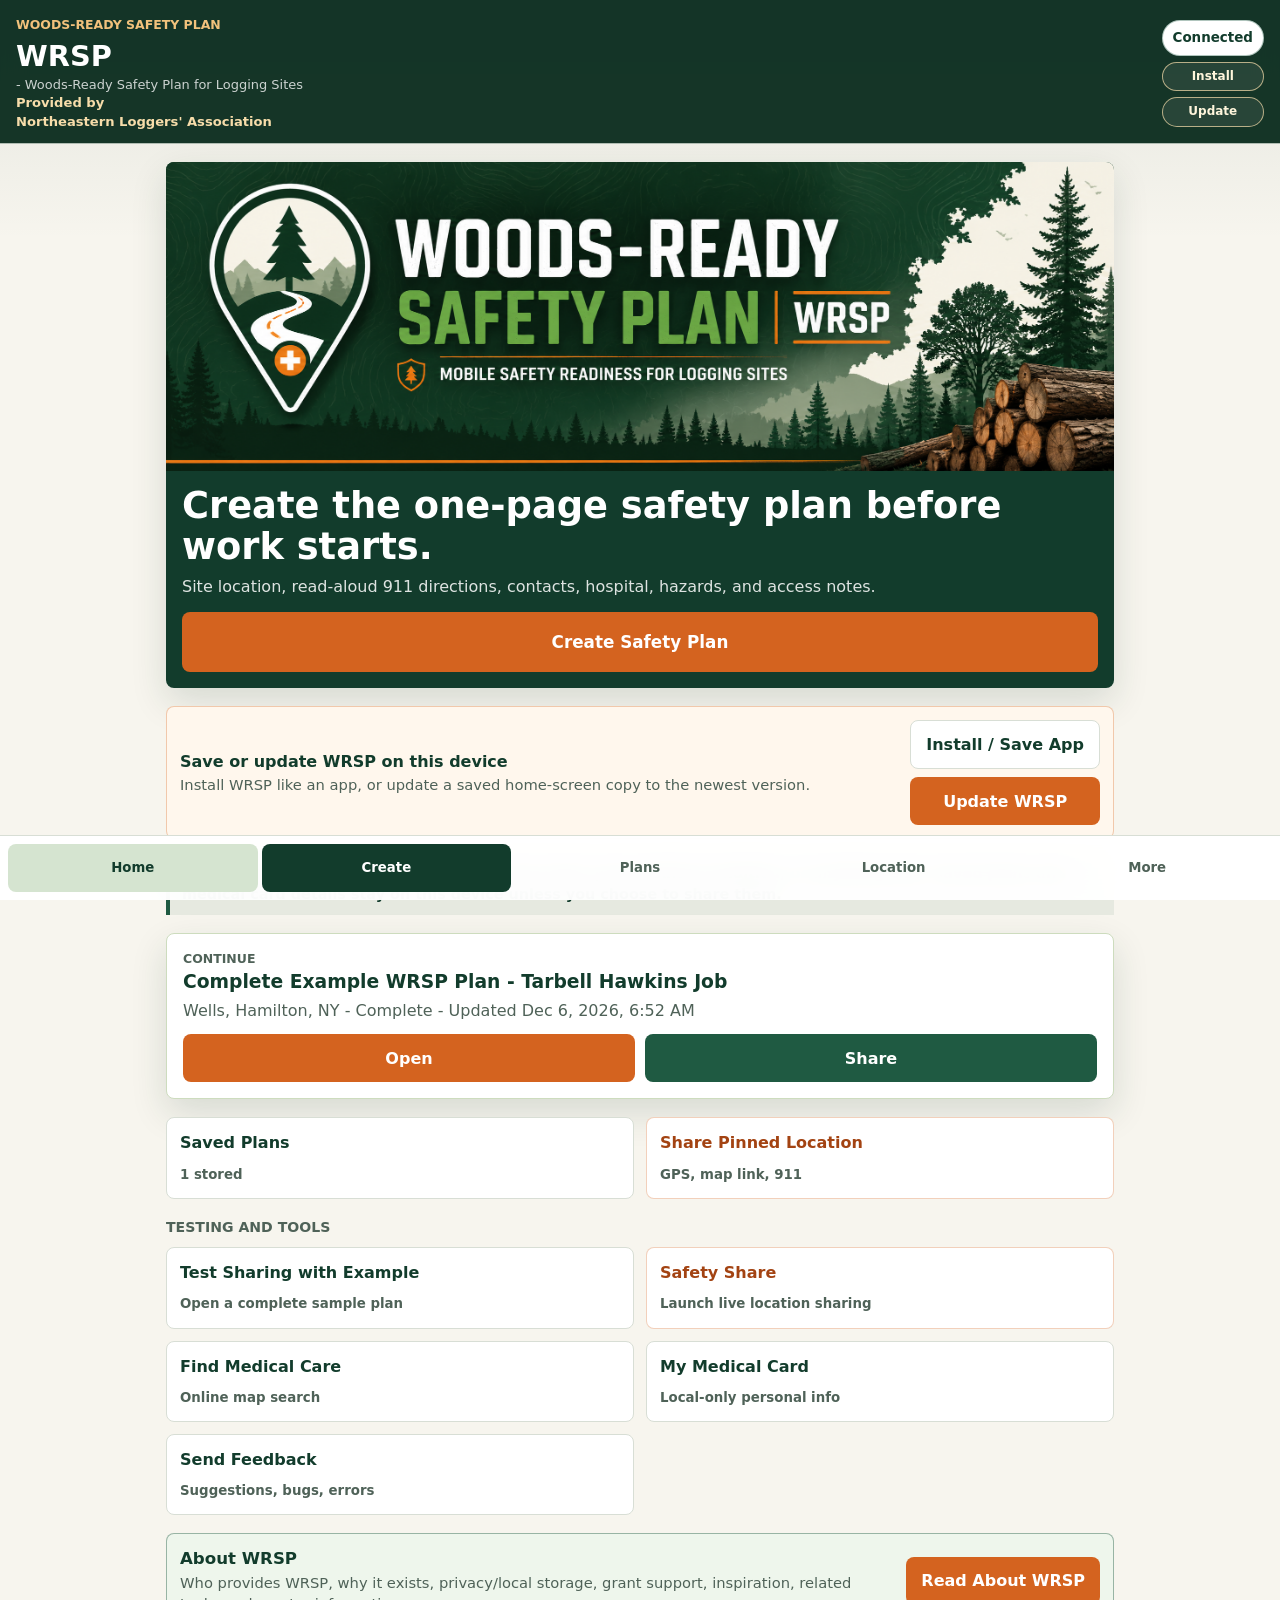
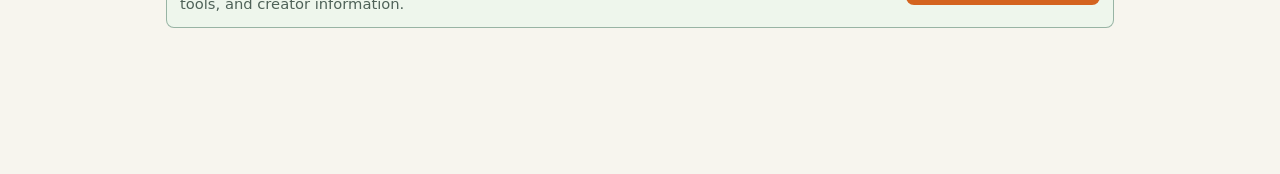
==== index.html @ 3cc798c9 "Remediate WRSP SEO metadata" ====
<!doctype html>
<html lang="en">
  <head>
    <meta charset="utf-8">
    <meta name="viewport" content="width=device-width, initial-scale=1, viewport-fit=cover">
    <meta name="theme-color" content="#123c2c">
    <meta name="description" content="WRSP helps logging crews create, share, and store a one-page site safety plan before every job. Free offline-capable PWA from Northeast Forests LLC.">
    <meta name="author" content="Northeast Forests LLC">
    <meta name="robots" content="index, follow">
    <link rel="canonical" href="https://wrsp.lumbermen.org/">
    <meta property="og:title" content="WRSP – Woods-Ready Safety Plan">
    <meta property="og:description" content="Create and share a one-page logging site safety plan in minutes. Free. Offline-capable.">
    <meta property="og:image" content="https://wrsp.lumbermen.org/og-image.png">
    <meta property="og:image:secure_url" content="https://wrsp.lumbermen.org/og-image.png">
    <meta property="og:image:width" content="1200">
    <meta property="og:image:height" content="630">
    <meta property="og:image:alt" content="WRSP – Woods-Ready Safety Plan app">
    <meta property="og:url" content="https://wrsp.lumbermen.org/">
    <meta property="og:type" content="website">
    <meta name="twitter:card" content="summary_large_image">
    <meta name="twitter:title" content="WRSP – Woods-Ready Safety Plan">
    <meta name="twitter:description" content="Create and share a one-page logging site safety plan in minutes. Free. Offline-capable.">
    <meta name="twitter:image" content="https://wrsp.lumbermen.org/og-image.png">
    <title>WRSP – Woods-Ready Safety Plan | Free Logging Site Safety App</title>
    <link rel="manifest" href="manifest.webmanifest">
    <link rel="apple-touch-icon" href="assets/icon-192.svg">
    <link rel="stylesheet" href="styles.css">
    <script type="application/ld+json">
      {
        "@context": "https://schema.org",
        "@graph": [
          {
            "@type": "WebApplication",
            "@id": "https://wrsp.lumbermen.org/#app",
            "name": "WRSP – Woods-Ready Safety Plan",
            "alternateName": ["Woods-Ready Safety Plan", "WRSP"],
            "url": "https://wrsp.lumbermen.org/",
            "applicationCategory": "BusinessApplication",
            "applicationSubCategory": "Occupational Safety",
            "operatingSystem": "Any (progressive web app)",
            "browserRequirements": "Requires JavaScript. Works offline after first load.",
            "description": "Free offline-capable app for creating, storing, and sharing a one-page logging site safety plan: GPS site location, read-aloud 911 directions, access and gate notes, site hazards, nearest hospital or ER, helicopter landing zone, and emergency contacts.",
            "image": "https://wrsp.lumbermen.org/og-image.png",
            "inLanguage": "en-US",
            "isAccessibleForFree": true,
            "dateModified": "2026-08-22",
            "offers": {
              "@type": "Offer",
              "price": "0",
              "priceCurrency": "USD",
              "availability": "https://schema.org/InStock"
            },
            "featureList": [
              "One-page logging site safety plan",
              "Read-aloud directions for 911 dispatch",
              "GPS site pin and dropped map pin",
              "Possible helicopter landing zone record",
              "Nearest hospital and emergency room lookup",
              "Local-only personal medical card",
              "Live location sharing handoff to phone",
              "Offline use after install to home screen",
              "Plan sharing by text image, PDF, QR code, or backup file"
            ],
            "audience": {
              "@type": "Audience",
              "audienceType": "Loggers, foresters, logging crew leads, log truck drivers, trucking coordinators, landowners and landowner representatives"
            },
            "provider": { "@id": "https://www.northernlogger.com/#org" },
            "creator": { "@id": "https://www.northeastforests.com/#org" },
            "publisher": { "@id": "https://www.northeastforests.com/#org" },
            "funder": {
              "@type": "Organization",
              "name": "National Timber Harvesting and Transportation Safety Foundation",
              "alternateName": "THATS Foundation",
              "url": "https://loggingsafety.com/"
            }
          },
          {
            "@type": "Organization",
            "@id": "https://www.northeastforests.com/#org",
            "name": "Northeast Forests LLC",
            "url": "https://www.northeastforests.com/",
            "email": "steve@northeastforests.com",
            "founder": {
              "@type": "Person",
              "@id": "https://www.northeastforests.com/#steven-bick",
              "name": "Steven Bick",
              "honorificPrefix": "Dr.",
              "honorificSuffix": "Ph.D., CF, ACF",
              "jobTitle": "Consulting Forester and Forest Economist",
              "sameAs": [
                "https://www.loggingchance.com/",
                "https://www.forestenterprise.org/"
              ]
            }
          },
          {
            "@type": "Organization",
            "@id": "https://www.northernlogger.com/#org",
            "name": "Northeastern Loggers' Association",
            "alternateName": "NELA",
            "url": "https://www.northernlogger.com/"
          }
        ]
      }
    </script>
  </head>
  <body>
    <header class="app-header">
      <div>
        <p class="eyebrow">Woods-Ready Safety Plan</p>
        <h1>WRSP <span class="h1-sub">- Woods-Ready Safety Plan for Logging Sites</span></h1>
        <p class="header-credit"><span>Provided by</span><span>Northeastern Loggers' Association</span></p>
      </div>
      <div class="header-actions">
        <div id="connectionBadge" class="status-badge">Checking</div>
        <button class="header-mini-action" id="installAppHeader">Install</button>
        <button class="header-mini-action" id="updateAppHeader">Update</button>
      </div>
    </header>

    <main id="app" class="app-shell">
      <section id="homeView" class="view active" aria-labelledby="homeTitle">
        <div class="hero-panel">
          <img class="hero-image" src="assets/wrsp-header.png" alt="Woods-Ready Safety Plan WRSP">
          <div class="hero-copy">
            <h2 id="homeTitle">Create the one-page safety plan before work starts.</h2>
            <p>Site location, read-aloud 911 directions, contacts, hospital, hazards, and access notes.</p>
          </div>
          <button class="primary-action" data-route="create">Create Safety Plan</button>
        </div>

        <div class="install-callout">
          <div>
            <strong>Save or update WRSP on this device</strong>
            <p>Install WRSP like an app, or update a saved home-screen copy to the newest version.</p>
          </div>
          <div class="install-actions">
            <button class="secondary-action" id="installAppHome">Install / Save App</button>
            <button class="primary-action" id="updateAppHome">Update WRSP</button>
          </div>
        </div>

        <p class="privacy-note">WRSP does not collect data about you, your work, your medical condition, or anything else. Saved plans and medical card details stay on this device unless you choose to share them.</p>

        <div id="continuePlanCard" class="continue-card" hidden></div>

        <div class="home-actions">
          <button class="quick-action" data-route="saved">
            <span>Saved Plans</span>
            <small id="planCount">0 stored</small>
          </button>
          <button class="quick-action emergency" data-route="emergency">
            <span>Share Pinned Location</span>
            <small>GPS, map link, 911</small>
          </button>
        </div>

        <p class="more-label">Testing and tools</p>
        <div class="quick-grid compact-tools">
          <button class="quick-action" id="openSamplePlan">
            <span>Test Sharing with Example</span>
            <small>Open a complete sample plan</small>
          </button>
          <button class="quick-action emergency" data-route="safetyShare">
            <span>Safety Share</span>
            <small>Launch live location sharing</small>
          </button>
          <button class="quick-action" data-route="medical">
            <span>Find Medical Care</span>
            <small>Online map search</small>
          </button>
          <button class="quick-action" data-route="medicalCard">
            <span>My Medical Card</span>
            <small>Local-only personal info</small>
          </button>
          <button class="quick-action" data-route="feedback">
            <span>Send Feedback</span>
            <small>Suggestions, bugs, errors</small>
          </button>
        </div>

        <div class="about-callout prominent-about home-bottom-about">
          <div>
            <strong>About WRSP</strong>
            <p>Who provides WRSP, why it exists, privacy/local storage, grant support, inspiration, related tools, and creator information.</p>
          </div>
          <button class="primary-action" data-route="resources">Read About WRSP</button>
        </div>
      </section>

      <section id="createView" class="view" aria-labelledby="createTitle">
        <div class="section-head">
          <div>
            <p class="eyebrow">Job plan</p>
            <h2 id="createTitle">Create or edit safety plan</h2>
          </div>
          <button class="secondary-action" id="newBlankPlan">New blank</button>
        </div>

        <form id="planForm" class="form-stack">
          <input type="hidden" id="planId">
          <div class="progress-card">
            <div>
              <strong id="essentialProgressText">0 of 6 plan essentials added</strong>
              <p class="helper">A usable plan needs location, directions, one job contact, and an ER or emergency contact. Save what you have; an incomplete plan is better than none.</p>
            </div>
            <div class="progress-track"><span id="essentialProgressBar"></span></div>
            <ul class="minimum-checklist" id="minimumPlanChecklist"></ul>
          </div>

          <details class="card accordion-card" open>
            <summary>Job / Site</summary>
            <label>Job or site name <span class="needed-tag">needed</span>
              <input id="title" name="title" required autocomplete="off" placeholder="North ridge thinning">
            </label>
            <div class="split">
              <label>Creator
                <input id="creator" name="creator" autocomplete="name">
              </label>
              <label>State / province
                <input id="state" name="state" autocomplete="address-level1" placeholder="State or province">
              </label>
            </div>

            <div class="card-head">
              <h3>Location</h3>
              <button type="button" class="small-action" id="captureGps">Use Phone GPS</button>
            </div>
            <p class="helper">Address and road notes help people understand the site. Exact coordinates are captured from phone GPS or a dropped map pin.</p>
            <div class="split">
              <label>Site latitude
                <input id="lat" name="lat" inputmode="decimal" autocomplete="off" pattern="-?[0-9]*[.]?[0-9]*" placeholder="GPS, map, or type manually">
              </label>
              <label>Site longitude
                <input id="lng" name="lng" inputmode="decimal" autocomplete="off" pattern="-?[0-9]*[.]?[0-9]*" placeholder="GPS, map, or type manually">
              </label>
            </div>
            <p id="gpsStatus" class="helper">GPS has not been captured for this plan.</p>
            <div class="map-picker">
              <div class="map-toolbar">
                <strong>Select site point</strong>
                <div>
                  <button type="button" class="small-action" id="mapRecenter">Center</button>
                  <button type="button" class="small-action" id="mapZoomOut">-</button>
                  <button type="button" class="small-action" id="mapZoomIn">+</button>
                </div>
              </div>
              <div id="siteMap" class="site-map" role="button" aria-label="Tap map to select site location">
                <div id="mapTiles" class="map-tiles"></div>
                <div id="mapMarker" class="map-marker" hidden></div>
                <div class="map-crosshair" aria-hidden="true"></div>
              </div>
            <div class="map-actions">
              <button type="button" class="secondary-action" id="dropPinAtCenter">Drop Pin at Map Center</button>
                <button type="button" class="secondary-action" id="suggestAddressFromPin">Suggest Road / Town from Pin</button>
                <button type="button" class="secondary-action" id="openPinInGoogleMaps">Open Pin in Google Maps</button>
                <button type="button" class="secondary-action" id="clearSitePin">Clear Pin</button>
              </div>
              <div class="address-suggestion-panel" id="addressSuggestionPanel" hidden>
                <strong>Suggested road / town from map pin</strong>
                <p id="addressSuggestionText"></p>
                <div class="action-row">
                  <button type="button" class="primary-action" id="useSuggestedAddress">Use This</button>
                  <button type="button" class="secondary-action" id="editSuggestedAddress">Edit First</button>
                  <button type="button" class="quiet-action" id="ignoreSuggestedAddress">Ignore</button>
                </div>
                <p id="addressSuggestionStatus" class="helper"></p>
              </div>
              <p id="mapPinHelp" class="helper">Use phone GPS to get close, or pan/zoom the map and tap the exact landing, gate, or meeting point. Road/town suggestion requires a saved Geoapify key; Google Maps fallback and manual entry always remain available.</p>
            </div>
            <label>Nearest public road / address
              <input id="roadAddress" name="roadAddress" placeholder="Public road, landing, gate, or nearest address">
            </label>
            <button type="button" class="secondary-action" id="openAddressInMaps">Open Address in Maps</button>
            <div class="split">
              <label>Town
                <input id="town" name="town">
              </label>
              <label>County
                <input id="county" name="county">
              </label>
            </div>
            <h3>Directions to read to 911 / dispatch</h3>
            <p class="helper">Use this text when someone must explain how responders can get to the site.</p>
            <label>Responder-known starting point
              <input id="knownLandmark" name="knownLandmark" placeholder="Nearest town, village, fire station, or intersection of two state highways">
            </label>
            <div class="action-row">
              <button type="button" class="secondary-action" id="findStartingLandmark">Find Landmark</button>
              <button type="button" class="secondary-action" id="buildPhoneDirections">Build Directions Draft</button>
            </div>
            <label>Site-specific directions to read aloud
              <textarea id="phoneDirections" name="phoneDirections" rows="5" placeholder="From that starting point, enter the final road, gate, landing, meeting point, flagging, and access instructions."></textarea>
            </label>
            <label>Phone service notes
              <textarea id="phoneServiceNotes" name="phoneServiceNotes" rows="2" placeholder="Where mobile service works, dead zones, radio channel, or satellite device notes"></textarea>
            </label>
          </details>

          <details class="card accordion-card">
            <summary>Location & Access</summary>
            <label>Best access route / truck directions
              <textarea id="routeNotes" name="routeNotes" rows="3" placeholder="Truck-safe route, road names, turns, landmarks, turnaround notes"></textarea>
            </label>
            <label>Gate / lock / key notes
              <textarea id="gateNotes" name="gateNotes" rows="2"></textarea>
            </label>
            <label>Emergency meeting point
              <textarea id="meetingPoint" name="meetingPoint" rows="2" placeholder="Landing, gate, road junction, or staging spot"></textarea>
            </label>
            <label>Alternate meeting point
              <textarea id="alternateMeetingPoint" name="alternateMeetingPoint" rows="2"></textarea>
            </label>
            <div class="subsection-block">
              <h3>Possible helicopter landing zone</h3>
              <p class="helper">Record a possible landing zone only as preparedness information. Dispatch/EMS decides whether air medical response is appropriate.</p>
              <label>Landing zone description
                <textarea id="landingZoneDescription" name="landingZoneDescription" rows="3" placeholder="Open landing, field, road junction, landing deck, distance from job site, access notes"></textarea>
              </label>
              <div class="split">
                <label>Landing zone latitude
                  <input id="landingZoneLat" name="landingZoneLat" inputmode="decimal" autocomplete="off" pattern="-?[0-9]*[.]?[0-9]*" placeholder="Map, GPS, or type manually">
                </label>
                <label>Landing zone longitude
                  <input id="landingZoneLng" name="landingZoneLng" inputmode="decimal" autocomplete="off" pattern="-?[0-9]*[.]?[0-9]*" placeholder="Map, GPS, or type manually">
                </label>
              </div>
              <div class="map-picker">
                <div class="map-toolbar">
                  <strong>Select landing zone point</strong>
                  <div>
                    <button type="button" class="small-action" id="landingZoneMapRecenter">Center</button>
                    <button type="button" class="small-action" id="landingZoneMapZoomOut">-</button>
                    <button type="button" class="small-action" id="landingZoneMapZoomIn">+</button>
                  </div>
                </div>
                <div id="landingZoneMap" class="site-map" role="button" aria-label="Tap map to select helicopter landing zone location">
                  <div id="landingZoneMapTiles" class="map-tiles"></div>
                  <div id="landingZoneMapMarker" class="map-marker" hidden></div>
                  <div class="map-crosshair" aria-hidden="true"></div>
                </div>
                <div class="map-actions">
                  <button type="button" class="secondary-action" id="dropLandingZonePinAtCenter">Drop LZ Pin at Map Center</button>
                  <button type="button" class="secondary-action" id="clearLandingZonePin">Clear LZ Pin</button>
                  <button type="button" class="secondary-action" id="captureLandingZoneGps">Use Phone GPS for LZ</button>
                  <button type="button" class="secondary-action" id="useSiteForLandingZone">Use Site Point for LZ</button>
                </div>
                <p class="helper">Pick the possible helicopter landing zone separately from the job site. Dispatch/EMS decides whether air medical response is appropriate.</p>
              </div>
              <label>Landing zone hazards / notes
                <textarea id="landingZoneNotes" name="landingZoneNotes" rows="3" placeholder="Wires, slope, stumps, soft ground, trees, smoke, wind exposure, locked gates, ground contact"></textarea>
              </label>
            </div>
          </details>

          <details class="card accordion-card">
            <summary>People / Emergency Services</summary>
            <p class="helper">Add people in the order they are most likely to matter in an emergency. A partial list is still better than no plan.</p>
            <div class="split">
              <label>Logger(s)
                <input id="primaryContact" name="primaryContact" autocomplete="name" placeholder="Names and mobile phones">
              </label>
              <button type="button" class="secondary-action contact-picker" data-contact-target="primaryContact">Choose from contacts</button>
            </div>
            <div class="split">
              <label>Crew member(s)
                <input id="supervisor" name="supervisor" autocomplete="name" placeholder="Names and mobile phones">
              </label>
              <button type="button" class="secondary-action contact-picker" data-contact-target="supervisor">Choose from contacts</button>
            </div>
            <div class="split">
              <label>Forester
                <input id="foresterContact" name="foresterContact" autocomplete="name" placeholder="Name and mobile phone">
              </label>
              <button type="button" class="secondary-action contact-picker" data-contact-target="foresterContact">Choose from contacts</button>
            </div>
            <div class="split">
              <label>Landowner(s)
                <input id="landowner" name="landowner" autocomplete="name" placeholder="Names and mobile phones">
                <button type="button" class="secondary-action contact-picker" data-contact-target="landowner">Choose from contacts</button>
              </label>
              <label>Other contact / role
                <input id="truckingContact" name="truckingContact" autocomplete="name" placeholder="Role, name, mobile phone">
                <button type="button" class="secondary-action contact-picker" data-contact-target="truckingContact">Choose from contacts</button>
              </label>
            </div>
            <div class="lookup-panel">
              <h4>Emergency Services & Responders</h4>
              <p class="warning compact-warning">For serious injury or uncertain severity, call 911 first. Use this area to record useful dispatch, responder, ranger/warden, or local emergency contacts for the plan.</p>
              <p id="woodsContactSuggestion" class="helper">Enter the site state plus county or town first. WRSP will suggest the likely state natural resources / forestry starting point and build targeted searches.</p>
              <div id="responderLookupChecklist" class="lookup-checklist"></div>
              <div class="verification-script">
                <strong>Verification script</strong>
                <p id="responderVerificationScript">Enter the site state plus county or town to build a call/search script.</p>
                <div class="action-row">
                  <button type="button" class="secondary-action" id="copyResponderVerificationScript">Copy Script</button>
                  <button type="button" class="secondary-action" id="stampResponderVerificationDate">Stamp Verified Today</button>
                </div>
              </div>
              <div class="action-row">
                <button type="button" class="secondary-action" id="findStateWoodsAgency">State Natural Resources Department</button>
                <button type="button" class="secondary-action" id="findSheriffSar">County dispatch / SAR</button>
                <button type="button" class="secondary-action" id="findFireRescue">Local fire / rescue</button>
                <button type="button" class="secondary-action" id="findEmergencyManagement">Emergency management</button>
              </div>
              <div class="lookup-capture">
                <strong>After lookup</strong>
                <p id="lookupReturnPrompt" class="helper">Use the search result, call, or official page to fill the fields below, then save it into the plan.</p>
                <button type="button" class="primary-action" id="useLookupInfoInPlan">Use This Information in Plan</button>
              </div>
            </div>
            <div class="verified-contact-grid">
              <label>Verified agency / dispatch
                <input id="verifiedResponderAgency" name="verifiedResponderAgency" placeholder="Agency, dispatch center, or department">
              </label>
              <label>Verified phone
                <input id="verifiedResponderPhone" name="verifiedResponderPhone" inputmode="tel" placeholder="Phone number">
              </label>
              <label>Verified person / role
                <input id="verifiedResponderPerson" name="verifiedResponderPerson" placeholder="Ranger, warden, dispatcher, officer, chief">
              </label>
              <label>Verified date / source
                <input id="verifiedResponderSource" name="verifiedResponderSource" placeholder="Date, website, call, or office">
              </label>
            </div>
            <label>Emergency services / responder contacts
              <textarea id="sarContacts" name="sarContacts" rows="3" placeholder="Important dispatch numbers or local emergency contacts, such as NYS Forest Ranger Dispatch, county dispatch, fire/rescue, or a local person who knows the roads/gates"></textarea>
            </label>
            <button type="button" class="secondary-action" id="appendVerifiedResponderContact">Add Verified Contact to Notes</button>
          </details>

          <details class="card accordion-card">
            <summary>Medical / Hazards</summary>
            <label>Plan status
              <select id="status" name="status">
                <option value="draft">Draft - started, still incomplete</option>
                <option value="usable">Usable - better than no plan</option>
                <option value="complete">Complete - key items verified</option>
              </select>
            </label>
            <p id="readinessGuidance" class="helper">WRSP never blocks saving. A usable incomplete plan is better than no plan.</p>
            <label>Nearest hospital / ER
              <input id="hospital" name="hospital" placeholder="Name, address, phone">
            </label>
            <label>Hospital / ER directions link
              <input id="hospitalDirectionsUrl" name="hospitalDirectionsUrl" placeholder="Paste map/directions link">
            </label>
            <button type="button" class="secondary-action" id="autofillMedicalCare">Build nearest ER lookup entry</button>
            <p id="medicalAutofillStatus" class="helper">Enter town, county, and state first. WRSP can build a lookup entry, but you must confirm the actual ER before relying on it.</p>
            <label>Medical notes
              <textarea id="medicalNotes" name="medicalNotes" rows="2" placeholder="EMS notes, local hospital limitations, preferred route, known phone numbers"></textarea>
            </label>
            <p class="warning">For serious injury or uncertain severity, call 911 and request EMS. Confirm the nearest ER before relying on this plan.</p>
            <label>Site hazards
              <textarea id="hazards" name="hazards" rows="3" placeholder="Difficult access, active equipment, steep ground, utilities, water crossings, unstable ground, fire concerns, bridge limits"></textarea>
            </label>
          </details>

          <div class="sticky-actions">
            <button type="submit" class="primary-action">Save Plan</button>
            <button type="button" class="secondary-action" id="previewPlan">Just Save What I Have</button>
          </div>
        </form>
      </section>

      <section id="savedView" class="view" aria-labelledby="savedTitle">
        <div class="section-head">
          <div>
            <p class="eyebrow">On this phone</p>
            <h2 id="savedTitle">Saved plans</h2>
          </div>
          <button class="secondary-action" data-route="create">Create</button>
        </div>
        <p class="notice">Saved plans are stored only on this device unless you choose to share or export them. Clearing browser data or replacing the phone may remove saved plans.</p>
          <button class="secondary-action" id="loadCompleteExamplePlan">Test Sharing with Example Plan</button>
        <div id="savedPlansList" class="list-stack"></div>
      </section>

      <section id="planView" class="view" aria-labelledby="planViewTitle">
        <div class="section-head">
          <div>
            <p class="eyebrow">Safety plan</p>
            <h2 id="planViewTitle">Plan view</h2>
          </div>
          <button class="secondary-action" id="editCurrentPlan">Edit</button>
        </div>
        <div class="view-switch" role="group" aria-label="Plan view mode">
          <button class="secondary-action active" id="fullPlanMode">Full Plan</button>
          <button class="secondary-action" id="responderPlanMode">Responder View</button>
        </div>
        <div id="planOutput" class="plan-output"></div>
        <div class="share-readiness-card" id="shareReadinessCard"></div>
        <div class="action-row secondary-plan-actions">
          <button class="primary-action" id="sharePlanOptions">Share</button>
          <button class="secondary-action" id="qrCurrentPlan">QR / Backup Link</button>
          <button class="secondary-action" id="exportCurrentPlan">Backup File</button>
          <button class="secondary-action" id="duplicateCurrentPlan">Duplicate</button>
          <button class="secondary-action" id="printCurrentPlan">Print / Save PDF</button>
        </div>
        <div id="qrPanel" class="qr-panel" hidden>
          <div>
            <h3>Plan QR code</h3>
            <p id="qrHelp" class="helper">QR is for small backup links only. For normal offline sharing, use Text Image or PDF / Print.</p>
          </div>
          <img id="qrImage" alt="WRSP plan import QR code">
          <label>Plan link
            <textarea id="qrImportLink" rows="3" readonly></textarea>
          </label>
          <button class="secondary-action" id="copyQrLink">Copy Backup Link</button>
        </div>
        <div class="sticky-share">
          <button class="primary-action" id="shareCurrentPlan">Share Plan</button>
        </div>
      </section>

      <div id="shareChoicePanel" class="share-choice-panel" hidden>
        <div class="share-choice-card" role="dialog" aria-modal="true" aria-labelledby="shareChoiceTitle">
          <h3 id="shareChoiceTitle">Share this plan</h3>
          <div class="share-readiness-card compact" id="shareChoiceReadiness"></div>
          <p class="helper">For phones, use Text Image first. Use PDF / Print for email, AirDrop, Files, or paper copies.</p>
          <button class="primary-action" id="shareChoicePng">Text Image</button>
          <button class="primary-action" id="shareChoicePdf">PDF / Print</button>
          <p id="shareChoiceStatus" class="helper"></p>
          <button class="secondary-action" id="closeShareChoice">Cancel</button>
        </div>
      </div>

      <section id="emergencyView" class="view" aria-labelledby="emergencyTitle">
        <div class="section-head">
          <div>
            <p class="eyebrow">Help me right now</p>
            <h2 id="emergencyTitle">Current location and emergency utility</h2>
          </div>
          <button class="secondary-action" id="refreshEmergencyGps">Refresh GPS</button>
        </div>
        <div class="card emergency-card">
          <p class="warning strong">WRSP does not contact 911. For serious injury or uncertain severity, call 911 and request EMS.</p>
          <p id="emergencyGps">GPS not captured yet.</p>
          <div class="action-row">
            <a class="primary-action link-action emergency-dial" href="tel:911">Dial 911</a>
            <button class="primary-action" id="shareLocation">Text / Share Location</button>
            <button class="primary-action share-inline" data-route="safetyShare">Safety Share</button>
            <button class="secondary-action" id="copyLocation">Copy GPS</button>
            <button class="secondary-action" id="openMaps">Open in Maps</button>
          </div>
        </div>
      </section>

      <section id="safetyShareView" class="view" aria-labelledby="safetyShareTitle">
        <div class="section-head">
          <div>
            <p class="eyebrow">Safety Share</p>
            <h2 id="safetyShareTitle">Share live location with WRSP safety context</h2>
          </div>
          <button class="secondary-action" id="safetyShareUseGps">Use Current GPS</button>
        </div>

        <div class="card">
          <p class="warning strong">WRSP does not start live tracking automatically. Your phone will ask you to choose the contact and duration in Messages, Find My, or Google Maps.</p>
          <p class="helper">Use your phone's built-in live location sharing. WRSP will help you open the right app. Choose a time limit there, such as 1 hour or until end of day. Then return to WRSP to send or confirm your safety information.</p>
        </div>

        <div class="card safety-step">
          <h3>Step 1: Send WRSP safety context</h3>
          <div class="split">
            <label>Trusted contact name
              <input id="safetyShareContactName" placeholder="Name">
            </label>
            <label>Trusted contact phone
              <input id="safetyShareContactPhone" inputmode="tel" placeholder="Phone number">
            </label>
          </div>
          <button type="button" class="secondary-action contact-picker" data-contact-target="safetyShareContactPhone">Choose from contacts</button>
          <div class="split">
            <label>Check-in / expiration time
              <input id="safetyShareCheckIn" type="datetime-local">
            </label>
            <label>Starting location backup
              <input id="safetyShareStartLocation" placeholder="GPS, town, landing, or road">
            </label>
          </div>
          <label>Job/site notes
            <textarea id="safetyShareNotes" rows="3" placeholder="Site, vehicle, work plan, or instructions for trusted contact"></textarea>
          </label>
          <label>WRSP safety message
            <textarea id="safetyShareMessage" rows="5" readonly></textarea>
          </label>
          <div class="action-row">
            <button type="button" class="primary-action" id="textTrustedContact">Text Trusted Contact</button>
            <button type="button" class="secondary-action" id="sendSafetyPage">Send WRSP Safety Page</button>
            <button type="button" class="secondary-action" id="copySafetyShareMessage">Copy Message</button>
          </div>
        </div>

        <div class="card safety-step">
          <h3>Step 2: Launch the phone's live location sharing</h3>
          <p class="helper">Choose the option that fits this phone. If a button does not open the exact sharing screen, use the instructions shown below it.</p>
          <div id="liveLocationOptions" class="launcher-list"></div>
        </div>

        <div class="card safety-step">
          <h3>Step 3: Confirm live sharing was started</h3>
          <label>Selected method
            <select id="safetyShareSelectedMethod"></select>
          </label>
          <label>Notes
            <textarea id="safetyShareConfirmNotes" rows="2" placeholder="Who received it, duration selected, or any problem with the launcher"></textarea>
          </label>
          <button type="button" class="primary-action" id="confirmLiveLocationStarted">I Started Live Location Sharing</button>
          <p id="safetyShareStatus" class="helper">Live location sharing is not confirmed in WRSP yet.</p>
        </div>
      </section>

      <section id="medicalView" class="view" aria-labelledby="medicalTitle">
        <div class="section-head">
          <div>
            <p class="eyebrow">Online lookup</p>
            <h2 id="medicalTitle">Find medical care</h2>
          </div>
          <button class="secondary-action" id="medicalUseGps">Use current GPS</button>
        </div>
        <div class="card">
          <p class="warning">Use urgent care only for non-life-threatening issues. For serious injury, heavy bleeding, crushing injury, head/neck/back injury, chest pain, trouble breathing, loss of consciousness, or uncertain severity, call 911 and request EMS.</p>
          <label>Search from coordinates or place
            <input id="medicalSearchOrigin" placeholder="Current GPS, plan location, town, or address">
          </label>
          <div class="action-row">
            <button class="primary-action" id="findEr">Find ER</button>
          </div>
          <div class="subsection-block">
            <h3>Confirm and save to current plan</h3>
            <p class="helper">WRSP opens map search, but you must confirm the correct facility. Enter or paste the facility details, then save it into the current safety plan.</p>
            <label>Facility type
              <select id="medicalFacilityType">
                <option value="hospital">Hospital / ER</option>
              </select>
            </label>
            <label>Name, address, phone
              <textarea id="medicalFacilityDetails" rows="3" placeholder="Facility name, address, phone"></textarea>
            </label>
            <label>Directions link
              <input id="medicalFacilityDirectionsUrl" placeholder="Paste map/directions link">
            </label>
            <div class="action-row">
              <button class="secondary-action" id="openFacilityDirectionsSearch">Open Directions Search</button>
              <button class="primary-action" id="saveMedicalFacilityToPlan">Save to Current Plan</button>
            </div>
            <p id="medicalSaveStatus" class="helper"></p>
          </div>
        </div>
      </section>

      <section id="preparednessView" class="view" aria-labelledby="preparednessTitle">
        <div class="section-head">
          <div>
            <p class="eyebrow">Before an emergency</p>
            <h2 id="preparednessTitle">Preparedness profile</h2>
          </div>
          <button class="secondary-action" id="sharePreparedness">Share</button>
        </div>
        <form id="preparednessForm" class="form-stack">
          <div class="card">
            <h3>Company and trusted contacts</h3>
            <label>Company information
              <textarea id="companyInfo" rows="3"></textarea>
            </label>
            <label>Trusted contact sharing
              <textarea id="trustedContacts" rows="3" placeholder="Family, office, dispatcher, or other trusted contact"></textarea>
            </label>
            <label>Emergency contacts
              <textarea id="emergencyContacts" rows="3"></textarea>
            </label>
          </div>
          <div class="card">
            <h3>Readiness notes</h3>
            <label>Insurance contact
              <textarea id="insuranceInfo" rows="2"></textarea>
            </label>
            <label>Air medical membership notes
              <textarea id="airMedicalNotes" rows="3"></textarea>
            </label>
            <p class="helper">Air medical membership must be arranged before an accident. It does not summon a helicopter, does not guarantee a specific provider will respond, and does not replace calling 911.</p>
            <label>First aid / trauma kit reminders
              <textarea id="firstAidChecklist" rows="3"></textarea>
            </label>
            <label>Fire extinguisher / spill kit reminders
              <textarea id="equipmentChecklist" rows="3"></textarea>
            </label>
            <label>Regular work area notes
              <textarea id="regularWorkAreas" rows="3"></textarea>
            </label>
          </div>
          <button class="primary-action" type="submit">Save Preparedness</button>
        </form>
      </section>

      <section id="defaultsView" class="view" aria-labelledby="defaultsTitle">
        <div class="section-head">
          <div>
            <p class="eyebrow">Defaults</p>
            <h2 id="defaultsTitle">Default plan information</h2>
          </div>
        </div>
        <form id="defaultsForm" class="form-stack">
          <div class="card">
            <p class="helper">Save information you commonly reuse. New plans can start with these details already filled in.</p>
            <label>Creator name
              <input id="defaultCreator" autocomplete="name">
            </label>
            <label>Company / organization
              <input id="defaultCompany" placeholder="Company or organization name">
            </label>
            <label>Default state / province
              <input id="defaultState" placeholder="Optional">
            </label>
            <label>Logger(s)
              <input id="defaultPrimaryContact" placeholder="Name and mobile phone">
            </label>
            <button type="button" class="secondary-action contact-picker" data-contact-target="defaultPrimaryContact">Choose from contacts</button>
            <label>Crew member(s)
              <input id="defaultSupervisor" placeholder="Names and mobile phones">
            </label>
            <button type="button" class="secondary-action contact-picker" data-contact-target="defaultSupervisor">Choose from contacts</button>
            <label>Forester
              <input id="defaultForesterContact" placeholder="Name and mobile phone">
            </label>
            <button type="button" class="secondary-action contact-picker" data-contact-target="defaultForesterContact">Choose from contacts</button>
            <label>Landowner
              <input id="defaultLandowner" placeholder="Name and mobile phone">
            </label>
            <button type="button" class="secondary-action contact-picker" data-contact-target="defaultLandowner">Choose from contacts</button>
            <label>Other contact / role
              <input id="defaultTruckingContact" placeholder="Role, name, mobile phone">
            </label>
            <button type="button" class="secondary-action contact-picker" data-contact-target="defaultTruckingContact">Choose from contacts</button>
            <label>Common local woods emergency contact notes
              <textarea id="defaultSarContacts" rows="3" placeholder="Agency, dispatch, ranger/warden, emergency management, or local person"></textarea>
            </label>
            <label>Common medical notes
              <textarea id="defaultMedicalNotes" rows="3" placeholder="Regional EMS notes, trauma center reminders, or other repeated notes"></textarea>
            </label>
            <label>Geoapify API key for address suggestions
              <input id="defaultGeoapifyKey" autocomplete="off" placeholder="Optional; saved only on this device">
            </label>
            <p class="helper">Optional: lets WRSP suggest road, town, county, and state from a dropped pin without sending the user to another map page.</p>
            <button class="primary-action" type="submit">Save Defaults</button>
            <button class="secondary-action" type="button" id="applyDefaultsToPlan">Apply to Current Plan</button>
            <p id="defaultsStatus" class="helper"></p>
          </div>
        </form>
      </section>

      <section id="importView" class="view" aria-labelledby="importTitle">
        <div class="section-head">
          <div>
            <p class="eyebrow">Shared plan</p>
            <h2 id="importTitle">Import plan</h2>
          </div>
        </div>
        <div class="card">
          <h3>Import backup file</h3>
          <p class="helper">Choose a WRSP backup file that someone shared with you, then save it as a new local plan.</p>
          <label>WRSP backup file
            <input id="importFile" type="file" accept=".json,.wrsp,.wrsp.json,application/json">
          </label>
          <button class="primary-action" id="importFilePlan">Import Selected File</button>
          <hr class="soft-divider">
          <h3>Paste backup code</h3>
          <label>WRSP backup text
            <textarea id="importText" rows="8" placeholder="Paste a WRSP plan backup here"></textarea>
          </label>
          <button class="secondary-action" id="importPlan">Import Pasted Text</button>
          <p id="importStatus" class="helper"></p>
        </div>
      </section>

      <section id="installView" class="view" aria-labelledby="installTitle">
        <div class="section-head">
          <div>
            <p class="eyebrow">Install and help</p>
            <h2 id="installTitle">Save WRSP to your home screen</h2>
          </div>
        </div>
        <div class="card">
          <div class="install-callout install-callout-inline">
            <div>
              <strong>Use the easy install button first.</strong>
              <p>If your browser supports direct install, WRSP will show the prompt. If not, use the steps below.</p>
            </div>
            <button class="primary-action" id="installAppPage">Install / Save App</button>
          </div>
          <h3>iPhone / Safari</h3>
          <ol>
            <li>Open WRSP in Safari.</li>
            <li>Tap the Share button.</li>
            <li>Scroll to Add to Home Screen.</li>
            <li>Tap Add.</li>
          </ol>
          <h3>Android / Chrome</h3>
          <ol>
            <li>Open WRSP in Chrome.</li>
            <li>Tap the three-dot menu.</li>
            <li>Tap Add to Home screen or Install app.</li>
            <li>Confirm.</li>
          </ol>
          <p class="helper">Saving WRSP to the home screen makes it easier to find and helps it remain available for field use after loading.</p>
          <div class="action-row">
            <button class="primary-action" id="shareApp">Share This App</button>
            <button class="secondary-action" id="copyAppLink">Copy App Link</button>
          </div>
        </div>
      </section>

      <section id="pwaView" class="view" aria-labelledby="pwaTitle">
        <div class="section-head">
          <div>
            <p class="eyebrow">Offline readiness</p>
            <h2 id="pwaTitle">PWA status and test checklist</h2>
          </div>
          <button class="secondary-action" id="refreshPwaStatus">Refresh Status</button>
        </div>
        <div class="card">
          <p class="helper"><strong id="appVersionLabel">WRSP version loading...</strong></p>
          <div id="pwaStatusList" class="status-list"></div>
          <div class="action-row">
            <button class="primary-action" id="checkForUpdate">Check for Update</button>
          </div>
          <p class="notice">Full install/offline behavior requires WRSP to be opened from an HTTP/HTTPS address, such as GitHub Pages. The local file preview is useful for layout and workflow review, but it cannot fully test service worker caching.</p>
        </div>
        <div class="card">
          <h3>Field test checklist</h3>
          <ol class="checklist">
            <li>Open WRSP from the hosted site and confirm this page shows service worker support.</li>
            <li>Create or open a sample plan and save it locally.</li>
            <li>Use Add to Home Screen or Install app on the phone.</li>
            <li>Close the browser, turn on airplane mode, then reopen WRSP from the home screen.</li>
            <li>Confirm saved plans open, edits save, and responder view/print/share text remain available.</li>
            <li>Turn service back on and confirm maps, medical lookup, QR image generation, and feedback email work again.</li>
          </ol>
        </div>
      </section>

      <section id="medicalCardView" class="view" aria-labelledby="medicalCardTitle">
        <div class="section-head">
          <div>
            <p class="eyebrow">Local only</p>
            <h2 id="medicalCardTitle">My Medical Card</h2>
          </div>
          <div class="action-row">
            <button class="secondary-action" id="shareMedicalCardTrusted">Share With Trusted Contact</button>
            <button class="primary-action" id="shareMedicalCardEms">Share With EMS</button>
          </div>
        </div>
        <form id="medicalCardForm" class="form-stack">
          <div class="card">
            <p class="warning">This information saves only on this phone. Share it with family, a trusted contact, or emergency medical people only when you choose.</p>
            <div class="split">
              <label>Name
                <input id="medCardName" autocomplete="name">
              </label>
              <label>Date of birth
                <input id="medCardDob" inputmode="numeric" placeholder="MM/DD/YYYY">
              </label>
            </div>
            <div class="split">
              <label>Blood type
                <input id="medCardBloodType" placeholder="Optional">
              </label>
              <label>Physician
                <input id="medCardPhysician" placeholder="Name and phone">
              </label>
            </div>
            <label>Allergies
              <textarea id="medCardAllergies" rows="3"></textarea>
            </label>
            <label>Medications
              <textarea id="medCardMeds" rows="3"></textarea>
            </label>
            <label>Medical conditions
              <textarea id="medCardConditions" rows="3"></textarea>
            </label>
            <label>Emergency contacts
              <textarea id="medCardEmergencyContacts" rows="3"></textarea>
            </label>
            <button type="button" class="secondary-action contact-picker" data-contact-target="medCardEmergencyContacts">Choose from contacts</button>
            <label>Insurance / air medical notes
              <textarea id="medCardInsurance" rows="3"></textarea>
            </label>
            <label>Advance directives / important notes
              <textarea id="medCardDirectives" rows="3"></textarea>
            </label>
            <div class="action-row">
              <button class="primary-action" type="submit">Save Medical Card</button>
              <button class="secondary-action" type="button" id="copyMedicalCard">Copy</button>
            </div>
            <p id="medicalCardStatus" class="helper"></p>
          </div>
        </form>
        <div id="medicalCardOutput" class="plan-output medical-card-output"></div>
        <div class="action-row secondary-plan-actions">
          <button class="secondary-action" id="printMedicalCard">Print / Save PDF</button>
          <button class="secondary-action" id="shareMedicalCardPng">PNG</button>
          <button class="secondary-action" id="qrMedicalCard">QR / Share Link</button>
        </div>
        <div id="medicalQrPanel" class="qr-panel" hidden>
          <div>
            <h3>Medical Card QR code</h3>
            <p id="medicalQrHelp" class="helper">Scan this code to open the shared medical card. Use only with someone the user chooses to share with.</p>
          </div>
          <img id="medicalQrImage" alt="WRSP medical card QR code">
          <label>Medical card link
            <textarea id="medicalQrLink" rows="3" readonly></textarea>
          </label>
          <button class="secondary-action" id="copyMedicalQrLink">Copy Medical Card Link</button>
        </div>
      </section>

      <section id="resourcesView" class="view" aria-labelledby="resourcesTitle">
        <div class="section-head">
          <div>
            <p class="eyebrow">About</p>
            <h2 id="resourcesTitle">About</h2>
          </div>
        </div>
        <div class="resource-stack">
          <div class="card prose resource-card">
            <h3>WRSP</h3>
            <p>The Woods-Ready Safety Plan helps loggers, foresters, crew leads, trucking coordinators, and landowner representatives prepare the emergency information needed before work begins on a logging site.</p>
            <p>WRSP is a practical field utility: create a site safety plan, save it on this phone, reopen it offline, and share responder-ready directions, contacts, medical information, hazards, and access notes when needed.</p>
            <p>The app is not a substitute for training, calling 911, EMS, or local emergency procedures. It is meant to make critical site information easier to assemble and share before something goes wrong.</p>
            <p><strong>Privacy:</strong> WRSP does not collect data about you, your work, your medical condition, or anything else. Saved plans and medical card details stay on this device unless you choose to share them.</p>
          </div>

          <div class="card prose resource-card">
            <h3>Northeastern Loggers' Association</h3>
            <p>The Woods-Ready Safety Plan is a free app brought to you by the <a href="https://www.northernlogger.com/" target="_blank" rel="noopener">Northeastern Loggers' Association</a>, intended to benefit loggers and others regardless of where they are located.</p>
            <p>NELA is a regional trade group representing the logging, sawmilling, and forest products community across the Northeast and Lake States. Its support makes WRSP available as a free practical safety tool for the logging community.</p>
          </div>

          <div class="card prose resource-card">
            <h3>THATS Foundation Grant Support</h3>
            <p>This project is supported by a grant from the <a href="https://loggingsafety.com/" target="_blank" rel="noopener">National Timber Harvesting and Transportation Safety Foundation</a>. The THATS Foundation is administered by the Forest Resources Association and supports practical safety improvements for logging crews and forest product transporters.</p>
            <p>More logging safety information and WRSP-related resources are available at <a href="https://loggingsafety.com/" target="_blank" rel="noopener">loggingsafety.com</a>.</p>
          </div>

          <div class="card prose resource-card">
            <h3>Creator</h3>
            <p>WRSP was created by Dr. Steven Bick, CF ACF, through <a href="https://www.northeastforests.com/" target="_blank" rel="noopener">Northeast Forests LLC</a>.</p>
            <p>Steve Bick simplifies theories and ideas into actions, plans, publications, and products that help people, forests, and rural enterprises.</p>
            <p>You can learn about his consulting work at <a href="https://www.northeastforests.com/" target="_blank" rel="noopener">Northeast Forests LLC</a>, find publications and other resources at <a href="https://www.loggingchance.com/" target="_blank" rel="noopener">Logging Chance</a>, and discover learning opportunities he provides at <a href="https://www.forestenterprise.org/" target="_blank" rel="noopener">The Forest Business School</a>.</p>
          </div>

          <div class="card prose resource-card">
            <h3>Inspiration</h3>
            <p>Dana Hinckley is a pioneer in logging safety and rescue techniques. He operates Logger Rescue, LLC in Berlin, NH and is a great source of training and ideas on this topic. His suggestion of a safety plan for each site and KIWY forms (a private form with personal medical records that is shared only with emergency responders and hospital staff) for each crew member is the inspiration behind this app.</p>
          </div>

          <div class="card prose resource-card">
            <h3>Other Apps and Tools</h3>
            <p>WRSP belongs with a larger set of practical forestry, logging, and forest-business tools created by Steve Bick. Here are a few examples you may find useful:</p>
            <ul class="resource-list">
              <li><a href="https://path.lumbermen.org/" target="_blank" rel="noopener">PATH</a> - forest operations accounting calculations.</li>
              <li><a href="https://bicksapp.com/" target="_blank" rel="noopener">BARK</a> - a useful collection of forestry calculators.</li>
              <li><a href="https://www.boltplanner.com/" target="_blank" rel="noopener">BOLT</a> - a business plan writing app for forest products firms.</li>
            </ul>
          </div>

          <div class="card prose resource-card">
            <h3>Custom App Development</h3>
            <p>WRSP is also an example of how practical, field-specific apps can be built for forestry, logging, training, safety, and small-business workflows.</p>
            <p>Organizations interested in custom apps or applied forestry business tools can contact Dr. Steven Bick at <a href="mailto:steve@northeastforests.com">steve@northeastforests.com</a>.</p>
          </div>
        </div>
      </section>

      <section id="feedbackView" class="view" aria-labelledby="feedbackTitle">
        <div class="section-head">
          <div>
            <p class="eyebrow">Feedback</p>
            <h2 id="feedbackTitle">Send feedback to WRSP</h2>
          </div>
        </div>
        <form id="feedbackForm" class="form-stack">
          <div class="card">
            <p class="helper">Send suggestions, bugs, confusing wording, missing resources, or error details. WRSP will open an email draft so you can review it before sending.</p>
            <label>Feedback type
              <select id="feedbackType">
                <option value="Suggestion">Suggestion</option>
                <option value="Bug">Bug</option>
                <option value="Error information">Error information</option>
                <option value="Missing resource">Missing resource</option>
                <option value="Other">Other</option>
              </select>
            </label>
            <label>Your message
              <textarea id="feedbackMessage" rows="7" placeholder="What happened? What should be changed? What information is missing?"></textarea>
            </label>
            <label>Your email or phone, optional
              <input id="feedbackContact" placeholder="Only if you want a reply">
            </label>
            <label class="check-row">
              <input id="feedbackIncludeInfo" type="checkbox" checked>
              Include basic app/browser info
            </label>
            <button class="primary-action" type="submit">Open Email Draft</button>
            <button class="secondary-action" type="button" id="copyFeedback">Copy Feedback Text</button>
            <p id="feedbackStatus" class="helper"></p>
          </div>
        </form>
      </section>

      <section id="moreView" class="view" aria-labelledby="moreTitle">
        <div class="section-head">
          <div>
            <p class="eyebrow">More</p>
            <h2 id="moreTitle">More WRSP tools</h2>
          </div>
        </div>
        <div class="quick-grid more-tools">
          <button class="quick-action" data-route="safetyShare"><span>Safety Share</span><small>Launch live location sharing</small></button>
          <button class="quick-action emergency" data-route="emergency"><span>Share Pinned Location</span><small>GPS, map link, 911</small></button>
          <button class="quick-action" data-route="medical"><span>Find Medical Care</span><small>Online map search</small></button>
          <button class="quick-action" data-route="medicalCard"><span>My Medical Card</span><small>Local-only personal info</small></button>
          <button class="quick-action" data-route="preparedness"><span>Preparedness</span><small>Trusted contact info</small></button>
          <button class="quick-action" data-route="defaults"><span>Set Defaults</span><small>Reusable plan info</small></button>
          <button class="quick-action" id="openSamplePlanMore"><span>Test Sharing with Example</span><small>Open a complete sample plan</small></button>
          <button class="quick-action" data-route="import"><span>Import Plan</span><small>From shared backup</small></button>
          <button class="quick-action" data-route="install"><span>Install / Help</span><small>Home screen steps</small></button>
          <button class="quick-action" data-route="pwa"><span>PWA Status</span><small>Offline/install checks</small></button>
          <button class="quick-action" data-route="resources"><span>About</span><small>Credits and tools</small></button>
          <button class="quick-action" data-route="feedback"><span>Send Feedback</span><small>Suggestions, bugs, errors</small></button>
        </div>
      </section>
    </main>

    <nav class="bottom-nav" aria-label="Primary navigation">
      <button data-route="home" class="active">Home</button>
      <button data-route="create">Create</button>
      <button data-route="saved">Plans</button>
      <button data-route="emergency">Location</button>
      <button data-route="more">More</button>
    </nav>

    <div id="toast" class="toast" role="status" aria-live="polite"></div>
    <script src="app.js"></script>
  </body>
</html>
---- styles.css ----
:root {
  --forest: #123c2c;
  --spruce: #1f5a42;
  --moss: #7d9b58;
  --bark: #6f5137;
  --paper: #f7f5ee;
  --white: #ffffff;
  --ink: #1d2520;
  --muted: #4f6258;
  --line: #d8ded5;
  --orange: #d4631f;
  --orange-dark: #a34312;
  --shadow: 0 14px 36px rgba(18, 60, 44, 0.14);
}

* {
  box-sizing: border-box;
}

body {
  margin: 0;
  min-height: 100vh;
  background:
    linear-gradient(180deg, rgba(18, 60, 44, 0.09), transparent 240px),
    var(--paper);
  color: var(--ink);
  font-family: Inter, ui-sans-serif, system-ui, -apple-system, BlinkMacSystemFont, "Segoe UI", sans-serif;
  line-height: 1.45;
}

button,
input,
select,
textarea {
  font: inherit;
}

button {
  cursor: pointer;
}

.app-header {
  position: sticky;
  top: 0;
  z-index: 10;
  display: flex;
  align-items: center;
  justify-content: space-between;
  gap: 16px;
  padding: 16px max(16px, env(safe-area-inset-left)) 12px max(16px, env(safe-area-inset-right));
  background: rgba(12, 45, 32, 0.96);
  border-bottom: 1px solid rgba(216, 222, 213, 0.8);
  backdrop-filter: blur(12px);
}

.app-header h1,
h2,
h3,
p {
  margin-top: 0;
}

.app-header h1 {
  margin-bottom: 0;
  font-size: 1.8rem;
  color: var(--white);
}

.h1-sub {
  display: block;
  color: rgba(255, 255, 255, 0.78);
  font-size: 0.45em;
  font-weight: 500;
  line-height: 1.15;
}

.app-header .eyebrow {
  color: #f2c27c;
}

.header-credit {
  margin-bottom: 0;
  color: #f7ddaa;
  font-size: 0.82rem;
  font-weight: 760;
}

.header-credit span {
  display: block;
}

.contact-picker.unavailable {
  border-color: #d8d1c4;
  background: #eee9dd;
  color: #6d665c;
}

.header-actions {
  display: grid;
  gap: 6px;
  justify-items: stretch;
  min-width: 92px;
}

.header-mini-action {
  border: 1px solid rgba(247, 221, 170, 0.7);
  border-radius: 999px;
  padding: 5px 8px;
  background: rgba(255, 255, 255, 0.08);
  color: #fff6dc;
  font-size: 0.75rem;
  font-weight: 850;
}

.eyebrow {
  margin-bottom: 2px;
  color: var(--bark);
  font-size: 0.78rem;
  font-weight: 800;
  letter-spacing: 0;
  text-transform: uppercase;
}

.status-badge {
  min-width: 88px;
  border: 1px solid var(--line);
  border-radius: 999px;
  padding: 7px 10px;
  background: var(--white);
  color: var(--muted);
  font-size: 0.84rem;
  font-weight: 800;
  text-align: center;
}

.status-badge.online {
  border-color: rgba(31, 90, 66, 0.35);
  color: var(--forest);
}

.status-badge.offline {
  border-color: rgba(212, 99, 31, 0.35);
  color: var(--orange-dark);
}

.app-shell {
  width: min(980px, 100%);
  margin: 0 auto;
  padding: 18px 16px 128px;
}

.view {
  display: none;
}

.view.active {
  display: block;
}

.hero-panel {
  display: grid;
  gap: 0;
  overflow: hidden;
  margin-bottom: 18px;
  border-radius: 8px;
  background: var(--forest);
  color: var(--white);
  box-shadow: var(--shadow);
}

.hero-image {
  display: block;
  width: 100%;
  aspect-ratio: 2048 / 667;
  object-fit: cover;
  object-position: center;
}

.hero-copy {
  padding: 14px 16px 0;
}

.hero-panel .eyebrow {
  color: #f1c181;
}

.hero-panel h2 {
  margin-bottom: 8px;
  font-size: clamp(1.35rem, 4.5vw, 2.3rem);
  line-height: 1.12;
}

.hero-panel p {
  margin-bottom: 0;
  color: rgba(255, 255, 255, 0.86);
}

.hero-panel .primary-action {
  margin: 14px 16px 16px;
  min-height: 60px;
  font-size: 1.05rem;
}

.hero-note {
  margin-top: 10px;
  color: #f3d9ac !important;
  font-weight: 740;
}

.continue-card {
  display: grid;
  gap: 12px;
  margin-bottom: 18px;
  border: 1px solid #cddcbe;
  border-radius: 8px;
  padding: 16px;
  background: var(--white);
  box-shadow: var(--shadow);
}

.continue-card h3 {
  margin-bottom: 4px;
  color: var(--forest);
}

.continue-card p {
  margin-bottom: 0;
  color: var(--muted);
}

.install-callout {
  display: grid;
  grid-template-columns: 1fr auto;
  gap: 12px;
  align-items: center;
  margin: 0 0 18px;
  border: 1px solid rgba(212, 99, 31, 0.32);
  border-radius: 8px;
  padding: 13px;
  background: #fff7ed;
}

.install-callout strong {
  display: block;
  color: var(--forest);
  font-size: 1rem;
}

.install-callout p {
  margin-bottom: 0;
  color: var(--muted);
  font-size: 0.92rem;
}

.install-actions {
  display: grid;
  gap: 8px;
  min-width: 160px;
}

.install-callout .secondary-action,
.install-callout .primary-action {
  width: 100%;
}

.install-callout-inline {
  margin-bottom: 18px;
}

.privacy-note {
  margin: -4px 0 18px;
  border-left: 4px solid var(--spruce);
  padding: 10px 12px;
  background: rgba(31, 90, 66, 0.08);
  color: var(--forest);
  font-size: 0.9rem;
  font-weight: 700;
}

.about-callout {
  display: grid;
  grid-template-columns: 1fr auto;
  gap: 12px;
  align-items: center;
  margin: 0 0 18px;
  border: 1px solid rgba(31, 90, 66, 0.22);
  border-radius: 8px;
  padding: 13px;
  background: #ffffff;
}

.prominent-about {
  border-color: rgba(31, 90, 66, 0.42);
  background: #eef6ec;
}

.home-bottom-about {
  margin-top: 18px;
}

.about-callout strong {
  display: block;
  color: var(--forest);
  font-size: 1.04rem;
}

.about-callout p {
  margin-bottom: 0;
  color: var(--muted);
  font-size: 0.92rem;
}

.about-callout .primary-action {
  min-width: 170px;
}

.more-label {
  margin: 6px 0 10px;
  color: var(--muted);
  font-size: 0.88rem;
  font-weight: 850;
  text-transform: uppercase;
}

.home-actions {
  display: grid;
  grid-template-columns: repeat(2, minmax(0, 1fr));
  gap: 12px;
  margin-bottom: 18px;
}

.quick-grid {
  display: grid;
  grid-template-columns: repeat(2, minmax(0, 1fr));
  gap: 12px;
}

.quick-action,
.card,
.notice,
.plan-output {
  border: 1px solid var(--line);
  border-radius: 8px;
  background: var(--white);
}

.quick-action {
  min-height: 72px;
  padding: 13px;
  color: var(--forest);
  text-align: left;
  box-shadow: none;
}

.quick-action span {
  display: block;
  margin-bottom: 7px;
  font-size: 1rem;
  font-weight: 850;
}

.quick-action small {
  color: var(--muted);
  font-weight: 650;
}

.quick-action.emergency {
  border-color: rgba(212, 99, 31, 0.3);
  color: var(--orange-dark);
}

.compact-tools .quick-action {
  min-height: 64px;
}

.section-head,
.card-head {
  display: flex;
  align-items: center;
  justify-content: space-between;
  gap: 14px;
  margin-bottom: 14px;
}

.section-head h2,
.card h3 {
  margin-bottom: 0;
  color: var(--forest);
}

.card {
  margin-bottom: 14px;
  padding: 16px;
  box-shadow: 0 8px 18px rgba(18, 60, 44, 0.05);
}

.progress-card {
  display: grid;
  gap: 10px;
  margin-bottom: 14px;
  border: 1px solid #cddcbe;
  border-radius: 8px;
  padding: 14px;
  background: #f4f8ef;
}

.progress-card p {
  margin-bottom: 0;
}

.progress-track {
  overflow: hidden;
  height: 9px;
  border-radius: 999px;
  background: #dbe6d7;
}

.progress-track span {
  display: block;
  width: 0;
  height: 100%;
  border-radius: inherit;
  background: var(--orange);
  transition: width 180ms ease;
}

.minimum-checklist {
  display: grid;
  gap: 7px;
  margin: 0;
  padding: 0;
  list-style: none;
}

.minimum-checklist.compact {
  grid-template-columns: repeat(2, minmax(0, 1fr));
}

.minimum-checklist li {
  display: flex;
  gap: 8px;
  align-items: center;
  color: var(--muted);
  font-size: 0.9rem;
  font-weight: 700;
}

.minimum-checklist span {
  display: inline-flex;
  align-items: center;
  justify-content: center;
  min-width: 32px;
  border-radius: 999px;
  padding: 2px 7px;
  background: #fff3e8;
  color: var(--orange-dark);
  font-size: 0.72rem;
  font-weight: 900;
}

.minimum-checklist li.done {
  color: var(--forest);
}

.minimum-checklist li.done span {
  background: #dcebd8;
  color: var(--forest);
}

.accordion-card summary {
  min-height: 48px;
  color: var(--forest);
  cursor: pointer;
  font-size: 1.1rem;
  font-weight: 900;
}

.accordion-card[open] summary {
  margin-bottom: 6px;
}

.needed-tag,
.status-pill {
  display: inline-flex;
  align-items: center;
  width: fit-content;
  border-radius: 999px;
  padding: 2px 8px;
  font-size: 0.75rem;
  font-weight: 850;
}

.needed-tag {
  background: #fff3e8;
  color: var(--orange-dark);
}

.status-pill {
  margin-left: 6px;
  background: #f4e1bd;
  color: #6e4b13;
  text-transform: capitalize;
}

.status-pill.complete {
  background: #dcebd8;
  color: #1c5a38;
}

.status-pill.usable {
  background: #fff3cf;
  color: #704f00;
}

.form-stack label {
  display: grid;
  gap: 7px;
  margin-top: 13px;
  color: var(--forest);
  font-weight: 780;
}

.form-stack .check-row {
  display: flex;
  align-items: center;
  gap: 10px;
}

input,
select,
textarea {
  width: 100%;
  border: 1px solid #c7d1c9;
  border-radius: 8px;
  padding: 12px;
  background: #fbfcfa;
  color: var(--ink);
}

textarea {
  resize: vertical;
}

input[type="checkbox"] {
  width: auto;
  min-width: 22px;
  min-height: 22px;
}

input:focus,
select:focus,
textarea:focus {
  outline: 3px solid rgba(125, 155, 88, 0.25);
  border-color: var(--moss);
}

.split {
  display: grid;
  grid-template-columns: repeat(2, minmax(0, 1fr));
  gap: 12px;
}

.primary-action,
.secondary-action,
.small-action {
  min-height: 48px;
  border: 0;
  border-radius: 8px;
  padding: 12px 15px;
  font-weight: 850;
}

.link-action {
  display: inline-flex;
  align-items: center;
  justify-content: center;
  text-decoration: none;
}

.emergency-dial {
  background: #b32418;
}

.emergency-dial:focus,
.emergency-dial:hover {
  background: #8d1d14;
}

.primary-action {
  background: var(--orange);
  color: var(--white);
}

.secondary-action,
.small-action {
  border: 1px solid var(--line);
  background: var(--white);
  color: var(--forest);
}

.small-action {
  min-height: 38px;
  padding: 9px 12px;
}

.sticky-actions {
  position: static;
  display: grid;
  grid-template-columns: 1.5fr 0.8fr;
  gap: 10px;
  margin-top: 14px;
  padding: 10px;
  border: 1px solid var(--line);
  border-radius: 8px;
  background: var(--white);
}

.sticky-share {
  position: sticky;
  bottom: 76px;
  z-index: 9;
  padding: 10px;
  border: 1px solid var(--line);
  border-radius: 8px;
  background: rgba(247, 245, 238, 0.94);
  backdrop-filter: blur(12px);
}

.sticky-share .primary-action {
  width: 100%;
  min-height: 60px;
  font-size: 1.05rem;
}

.share-choice-panel {
  position: fixed;
  inset: 0;
  z-index: 80;
  display: grid;
  align-items: end;
  padding: 18px;
  background: rgba(18, 60, 44, 0.44);
}

.share-choice-panel[hidden] {
  display: none;
}

.share-choice-card {
  display: grid;
  gap: 12px;
  width: min(100%, 520px);
  margin: 0 auto;
  border: 1px solid var(--line);
  border-radius: 8px 8px 0 0;
  padding: 18px;
  background: var(--white);
  box-shadow: var(--shadow);
}

.share-choice-card h3 {
  margin-bottom: 0;
}

.share-readiness-card {
  display: grid;
  gap: 8px;
  margin-bottom: 14px;
  border: 1px solid #cddcbe;
  border-radius: 8px;
  padding: 12px;
  background: #f4f8ef;
}

.share-readiness-card.compact {
  margin-bottom: 0;
}

.share-readiness-card strong {
  color: var(--forest);
}

.share-readiness-card .helper {
  margin-bottom: 0;
}

.secondary-plan-actions {
  margin-bottom: 12px;
}

.qr-panel {
  display: grid;
  justify-items: center;
  gap: 12px;
  margin-bottom: 12px;
  border: 1px solid var(--line);
  border-radius: 8px;
  padding: 14px;
  background: var(--white);
}

.qr-panel[hidden] {
  display: none;
}

.qr-panel h3 {
  margin-bottom: 4px;
}

.qr-panel img {
  width: min(260px, 100%);
  height: auto;
  border: 1px solid var(--line);
  border-radius: 8px;
  padding: 8px;
  background: var(--white);
}

.qr-panel label {
  width: 100%;
  color: var(--forest);
  font-weight: 780;
}

.medical-card-output {
  margin-top: 14px;
}

.medical-card-sheet {
  display: grid;
  gap: 14px;
}

.medical-card-head {
  border-bottom: 2px solid var(--forest);
  padding-bottom: 10px;
}

.medical-card-head h2 {
  margin-bottom: 6px;
  color: var(--forest);
}

.medical-card-head p:last-child {
  margin-bottom: 0;
  color: var(--muted);
  font-weight: 650;
}

.medical-card-grid {
  display: grid;
  gap: 8px;
}

.medical-card-row {
  display: grid;
  grid-template-columns: minmax(130px, 0.38fr) 1fr;
  gap: 10px;
  border-bottom: 1px solid var(--line);
  padding-bottom: 8px;
}

.medical-card-row strong {
  color: var(--forest);
}

.medical-card-row span {
  white-space: pre-wrap;
}

.view-switch {
  display: grid;
  grid-template-columns: 1fr 1fr;
  gap: 10px;
  margin-bottom: 12px;
}

.view-switch .active {
  border-color: var(--forest);
  background: #d5e4d0;
  color: var(--forest);
}

.share-inline {
  background: var(--spruce);
}

.quiet-action {
  color: var(--muted);
}

.contact-picker {
  width: 100%;
  margin-top: 8px;
}

.action-row {
  display: flex;
  flex-wrap: wrap;
  gap: 10px;
}

.action-row > button {
  flex: 1 1 130px;
}

.helper,
.notice {
  color: var(--muted);
  font-size: 0.93rem;
}

.notice {
  padding: 12px;
}

.warning {
  border-left: 4px solid var(--orange);
  padding: 10px 12px;
  background: #fff3e8;
  color: #70310e;
  font-weight: 740;
}

.compact-warning {
  margin-bottom: 12px;
  font-size: 0.9rem;
}

.lookup-panel {
  margin-top: 14px;
  border: 1px solid #cddcbe;
  border-radius: 8px;
  padding: 14px;
  background: #f4f8ef;
}

.lookup-panel h4 {
  margin: 0 0 6px;
  color: var(--forest);
  font-size: 1rem;
}

.lookup-panel .helper {
  margin-bottom: 12px;
}

.lookup-checklist {
  margin: 12px 0;
  border: 1px solid #dbe6d7;
  border-radius: 8px;
  padding: 12px;
  background: var(--white);
  color: var(--muted);
  font-size: 0.93rem;
}

.lookup-checklist strong {
  display: block;
  margin-bottom: 6px;
  color: var(--forest);
}

.lookup-checklist ul {
  margin: 0;
  padding-left: 18px;
}

.lookup-checklist li {
  margin-bottom: 6px;
}

.lookup-checklist li:last-child {
  margin-bottom: 0;
}

.verification-script {
  margin: 12px 0;
  border: 1px solid #d9c5a6;
  border-radius: 8px;
  padding: 12px;
  background: #fff9ef;
}

.verification-script strong {
  display: block;
  margin-bottom: 6px;
  color: var(--orange-dark);
}

.verification-script p {
  margin-bottom: 10px;
  white-space: pre-wrap;
}

.lookup-capture {
  margin-top: 12px;
  border: 1px solid #b9d1aa;
  border-radius: 8px;
  padding: 12px;
  background: #ffffff;
}

.lookup-capture strong {
  display: block;
  margin-bottom: 5px;
  color: var(--forest);
}

.lookup-capture .primary-action {
  width: 100%;
}

.verified-contact-grid {
  display: grid;
  grid-template-columns: repeat(2, minmax(0, 1fr));
  gap: 12px;
}

.subsection-block {
  margin-top: 16px;
  border-top: 1px solid var(--line);
  padding-top: 14px;
}

.subsection-block h3 {
  margin-bottom: 6px;
}

.subsection-block .primary-action {
  width: 100%;
  margin-top: 10px;
}

.safety-step h3 {
  margin-bottom: 8px;
}

.launcher-list {
  display: grid;
  gap: 12px;
}

.launcher-option {
  display: grid;
  grid-template-columns: minmax(0, 1fr) auto;
  gap: 12px;
  align-items: center;
  border: 1px solid #cddcbe;
  border-radius: 8px;
  padding: 13px;
  background: #f4f8ef;
}

.launcher-option h4 {
  margin: 0 0 6px;
  color: var(--forest);
}

.launcher-option p {
  margin-bottom: 0;
  color: var(--muted);
}

.launcher-option .primary-action {
  min-width: 180px;
}

.map-picker {
  margin-top: 14px;
  border: 1px solid #cddcbe;
  border-radius: 8px;
  padding: 12px;
  background: #f4f8ef;
}

.map-toolbar {
  display: flex;
  align-items: center;
  justify-content: space-between;
  gap: 10px;
  margin-bottom: 10px;
  color: var(--forest);
}

.map-toolbar div {
  display: flex;
  flex-wrap: wrap;
  justify-content: flex-end;
  gap: 8px;
}

.map-toolbar .small-action {
  min-width: 44px;
  padding: 8px 10px;
  font-size: 1.2rem;
}

.site-map {
  position: relative;
  overflow: hidden;
  height: clamp(300px, 66vw, 520px);
  border: 1px solid #b7c8b5;
  border-radius: 8px;
  background: #dbe6d7;
  cursor: crosshair;
  touch-action: none;
}

.map-crosshair {
  position: absolute;
  top: 50%;
  left: 50%;
  z-index: 1;
  width: 34px;
  height: 34px;
  border: 2px solid rgba(18, 60, 44, 0.7);
  border-radius: 50%;
  transform: translate(-50%, -50%);
  pointer-events: none;
}

.map-crosshair::before,
.map-crosshair::after {
  content: "";
  position: absolute;
  background: rgba(18, 60, 44, 0.7);
}

.map-crosshair::before {
  top: 50%;
  left: -8px;
  right: -8px;
  height: 2px;
  transform: translateY(-50%);
}

.map-crosshair::after {
  top: -8px;
  bottom: -8px;
  left: 50%;
  width: 2px;
  transform: translateX(-50%);
}

.map-actions {
  display: grid;
  grid-template-columns: repeat(4, minmax(0, 1fr));
  gap: 10px;
  margin-top: 10px;
}

.address-suggestion-panel {
  margin-top: 10px;
  border: 1px solid #b9d1aa;
  border-radius: 8px;
  padding: 12px;
  background: #ffffff;
}

.address-suggestion-panel strong {
  display: block;
  margin-bottom: 6px;
  color: var(--forest);
}

.address-suggestion-panel p {
  margin-bottom: 10px;
}

.map-tiles {
  position: absolute;
  inset: 0;
}

.map-tiles img {
  position: absolute;
  width: 256px;
  height: 256px;
  user-select: none;
  -webkit-user-drag: none;
}

.map-marker {
  position: absolute;
  z-index: 2;
  width: 26px;
  height: 26px;
  border: 3px solid var(--white);
  border-radius: 50% 50% 50% 0;
  background: var(--orange);
  box-shadow: 0 5px 14px rgba(18, 60, 44, 0.35);
  transform: translate(-50%, -100%) rotate(-45deg);
  pointer-events: none;
}

.map-marker::after {
  content: "";
  position: absolute;
  inset: 6px;
  border-radius: 50%;
  background: var(--white);
}

.emergency-card {
  display: grid;
  gap: 12px;
}

.emergency-card .primary-action {
  flex-basis: 100%;
  min-height: 60px;
}

.strong {
  font-size: 1.02rem;
}

.complete-hint {
  width: 100%;
  margin-bottom: 12px;
  border-radius: 8px;
  padding: 12px;
  font-weight: 820;
  text-align: left;
}

.complete-hint.ready {
  border: 1px solid #bdd7b8;
  background: #eef7ea;
  color: #1c5a38;
}

.complete-hint.needs-work {
  border: 1px solid #f0c392;
  background: #fff5e9;
  color: var(--orange-dark);
}

.list-stack {
  display: grid;
  gap: 12px;
}

.plan-card {
  display: grid;
  gap: 10px;
  padding: 14px;
  border: 1px solid var(--line);
  border-radius: 8px;
  background: var(--white);
}

.plan-card h3 {
  margin-bottom: 0;
}

.plan-card p {
  margin-bottom: 0;
  color: var(--muted);
}

.plan-output {
  margin-bottom: 16px;
  padding: 18px;
}

.plan-output h3 {
  margin: 18px 0 6px;
  color: var(--forest);
}

.read-aloud {
  margin: 14px 0 16px;
  border: 2px solid var(--orange);
  border-radius: 8px;
  padding: 14px;
  background: #fff8ed;
}

.read-aloud h3 {
  margin-top: 0;
  color: var(--orange-dark);
}

.read-aloud p {
  margin-bottom: 0;
  font-size: 1.05rem;
  font-weight: 760;
}

.plan-output dl {
  display: grid;
  gap: 8px;
  margin: 0;
}

.plan-output div {
  border-bottom: 1px solid var(--line);
  padding-bottom: 8px;
}

.plan-output dt {
  color: var(--muted);
  font-size: 0.82rem;
  font-weight: 800;
  text-transform: uppercase;
}

.plan-output dd {
  margin: 2px 0 0;
  white-space: pre-wrap;
}

.responder-grid {
  display: grid;
  gap: 12px;
}

.responder-grid section {
  border: 1px solid var(--line);
  border-radius: 8px;
  padding: 13px;
  background: #fbfcfa;
}

.responder-grid h3 {
  margin-bottom: 6px;
  color: var(--forest);
  font-size: 0.9rem;
  text-transform: uppercase;
}

.responder-grid p {
  margin-bottom: 0;
  white-space: pre-wrap;
}

.safety-sheet {
  display: grid;
  gap: 12px;
}

.plan-output .safety-sheet div {
  border-bottom: 0;
  padding-bottom: 0;
}

.safety-sheet-head {
  display: flex;
  align-items: flex-start;
  justify-content: space-between;
  gap: 16px;
  border-bottom: 3px solid var(--forest);
  padding-bottom: 12px;
}

.safety-sheet-head h2 {
  margin-bottom: 4px;
  font-size: clamp(1.45rem, 4.5vw, 2.2rem);
}

.safety-sheet-head p {
  margin-bottom: 4px;
}

.sheet-section {
  border: 1px solid var(--line);
  border-radius: 8px;
  padding: 13px;
  background: #fbfcfa;
}

.sheet-section h3 {
  margin: 0 0 8px;
  color: var(--forest);
  font-size: 0.92rem;
  text-transform: uppercase;
}

.sheet-section p {
  margin-bottom: 6px;
  white-space: pre-wrap;
}

.sheet-section p:last-child {
  margin-bottom: 0;
}

.directions-section p {
  font-size: 1.03rem;
  font-weight: 720;
}

.bottom-nav {
  position: fixed;
  right: 0;
  bottom: 0;
  left: 0;
  z-index: 20;
  display: grid;
  grid-template-columns: repeat(5, 1fr);
  gap: 4px;
  padding: 8px max(8px, env(safe-area-inset-right)) max(8px, env(safe-area-inset-bottom)) max(8px, env(safe-area-inset-left));
  border-top: 1px solid var(--line);
  background: rgba(255, 255, 255, 0.96);
  backdrop-filter: blur(12px);
}

.bottom-nav button {
  min-height: 48px;
  border: 0;
  border-radius: 8px;
  background: transparent;
  color: var(--muted);
  font-size: 0.83rem;
  font-weight: 850;
}

.bottom-nav button.active {
  background: #d5e4d0;
  color: var(--forest);
}

.bottom-nav button[data-route="create"] {
  background: var(--forest);
  color: var(--white);
}

.bottom-nav button[data-route="create"].active {
  background: var(--orange);
  color: var(--white);
}

.more-tools {
  margin-top: 6px;
}

.toast {
  position: fixed;
  right: 16px;
  bottom: 84px;
  left: 16px;
  z-index: 30;
  display: none;
  max-width: 520px;
  margin: 0 auto;
  border-radius: 8px;
  padding: 12px 14px;
  background: var(--forest);
  color: var(--white);
  box-shadow: var(--shadow);
}

.toast.active {
  display: block;
}

.prose p:last-child {
  margin-bottom: 0;
}

.resource-stack {
  display: grid;
  gap: 14px;
}

.resource-card h3 {
  margin-bottom: 8px;
}

.resource-card a {
  color: var(--spruce);
  font-weight: 850;
  text-decoration-thickness: 2px;
  text-underline-offset: 3px;
}

.resource-card a:focus,
.resource-card a:hover {
  color: var(--orange-dark);
}

.resource-list {
  margin: 0;
  padding-left: 20px;
}

.resource-list li {
  margin-bottom: 8px;
}

.resource-list li:last-child {
  margin-bottom: 0;
}

.status-list {
  display: grid;
  gap: 10px;
}

.status-row {
  display: grid;
  grid-template-columns: 1fr auto;
  gap: 4px 10px;
  border: 1px solid var(--line);
  border-radius: 8px;
  padding: 12px;
  background: #fbfcfa;
}

.status-row span {
  align-self: start;
  border-radius: 999px;
  padding: 3px 8px;
  font-size: 0.75rem;
  font-weight: 900;
}

.status-row.ok span {
  background: #dcebd8;
  color: #1c5a38;
}

.status-row.warn span {
  background: #fff3e8;
  color: var(--orange-dark);
}

.status-row p {
  grid-column: 1 / -1;
  margin-bottom: 0;
  color: var(--muted);
}

.checklist {
  margin: 0;
  padding-left: 22px;
}

.checklist li {
  margin-bottom: 9px;
}

.checklist li:last-child {
  margin-bottom: 0;
}

.soft-divider {
  margin: 18px 0;
  border: 0;
  border-top: 1px solid var(--line);
}

@media (max-width: 680px) {
  .split,
  .quick-grid,
  .home-actions,
  .about-callout,
  .map-actions,
  .verified-contact-grid {
    grid-template-columns: 1fr;
  }

  .app-shell {
    padding: 12px 12px 112px;
  }

  .hero-image {
    max-height: 132px;
  }

  .hero-copy {
    padding: 12px 14px 0;
  }

  .hero-panel .primary-action {
    margin: 12px 14px 14px;
  }

  .hero-panel h2 {
    font-size: 1.35rem;
  }

  .header-credit {
    font-size: 0.74rem;
  }

  .header-actions {
    min-width: 78px;
  }

  .minimum-checklist.compact {
    grid-template-columns: 1fr;
  }

  .header-mini-action,
  .status-badge {
    font-size: 0.72rem;
    padding: 5px 7px;
  }

  .medical-card-row {
    grid-template-columns: 1fr;
  }

  .install-callout {
    grid-template-columns: 1fr;
  }

  .install-actions {
    width: 100%;
  }

  .section-head,
  .card-head {
    align-items: stretch;
    flex-direction: column;
  }

  .section-head button,
  .card-head button {
    width: 100%;
  }

  .launcher-option {
    grid-template-columns: 1fr;
  }

  .launcher-option .primary-action {
    width: 100%;
  }

  .safety-sheet-head {
    align-items: stretch;
    flex-direction: column;
  }

  .safety-sheet-head .primary-action {
    width: 100%;
  }
}

@media print {
  @page {
    size: letter portrait;
    margin: 0.45in;
  }

  .app-header,
  .bottom-nav,
  .action-row,
  .sticky-actions,
  .sticky-share,
  .view-switch,
  .section-head,
  .toast,
  .complete-hint {
    display: none !important;
  }

  body {
    background: white;
    color: black;
    font-size: 9.5pt;
    line-height: 1.25;
  }

  .app-shell {
    width: 100%;
    padding: 0;
  }

  .view {
    display: none !important;
  }

  #planView {
    display: block !important;
  }

  body[data-print-mode="medical"] #planView {
    display: none !important;
  }

  body[data-print-mode="medical"] #medicalCardView {
    display: block !important;
  }

  body[data-print-mode="medical"] #medicalCardForm,
  body[data-print-mode="medical"] #medicalQrPanel {
    display: none !important;
  }

  .plan-output {
    border: 0;
    border-radius: 0;
    padding: 0;
    box-shadow: none;
  }

  .plan-output h2 {
    margin: 0 0 6pt;
    border-bottom: 2pt solid #123c2c;
    padding-bottom: 4pt;
    color: black;
    font-size: 18pt;
    line-height: 1.1;
  }

  .medical-card-output {
    display: block !important;
  }

  .medical-card-sheet {
    gap: 8pt;
  }

  .medical-card-head {
    border-bottom: 2pt solid black;
    padding-bottom: 6pt;
  }

  .medical-card-head h2 {
    margin: 0 0 4pt;
    color: black;
    font-size: 20pt;
  }

  .medical-card-head p {
    color: black;
    font-size: 9pt;
  }

  .medical-card-row {
    grid-template-columns: 1.5in 1fr;
    gap: 8pt;
    border-bottom: 0.75pt solid #999;
    padding-bottom: 5pt;
  }

  .medical-card-row strong,
  .medical-card-row span {
    color: black;
    font-size: 9pt;
  }

  .safety-sheet {
    gap: 6pt;
  }

  .safety-sheet-head {
    border-bottom-color: black;
    padding-bottom: 5pt;
  }

  .safety-sheet-head h2 {
    border-bottom: 0;
    padding-bottom: 0;
    font-size: 16pt;
  }

  .sheet-section {
    break-inside: avoid;
    border: 0.75pt solid #999;
    border-radius: 0;
    padding: 5pt;
    background: white;
  }

  .sheet-section h3 {
    margin: 0 0 2pt;
    color: black;
    font-size: 7.5pt;
    letter-spacing: 0;
  }

  .sheet-section p,
  .directions-section p {
    margin-bottom: 2pt;
    color: black;
    font-size: 8.5pt;
    font-weight: 400;
    line-height: 1.18;
  }

  .warning {
    margin: 0 0 7pt;
    border: 1pt solid #d4631f;
    border-left: 5pt solid #d4631f;
    padding: 5pt 6pt;
    background: white;
    color: black;
    font-size: 9pt;
  }

  .read-aloud {
    margin: 0 0 8pt;
    border: 2pt solid #d4631f;
    border-radius: 0;
    padding: 7pt;
    background: white;
    page-break-inside: avoid;
  }

  .read-aloud h3 {
    margin: 0 0 4pt;
    color: black;
    font-size: 11pt;
  }

  .read-aloud p {
    font-size: 10.5pt;
    line-height: 1.25;
  }

  .responder-grid {
    display: grid;
    grid-template-columns: 1fr 1fr;
    gap: 5pt;
  }

  .responder-grid section {
    min-height: 0;
    border: 0.75pt solid #999;
    border-radius: 0;
    padding: 5pt;
    background: white;
    page-break-inside: avoid;
  }

  .responder-grid h3 {
    margin: 0 0 2pt;
    color: black;
    font-size: 7.5pt;
    letter-spacing: 0;
  }

  .responder-grid p {
    color: black;
    font-size: 9pt;
    line-height: 1.22;
  }

  a {
    color: black;
    text-decoration: none;
  }
}
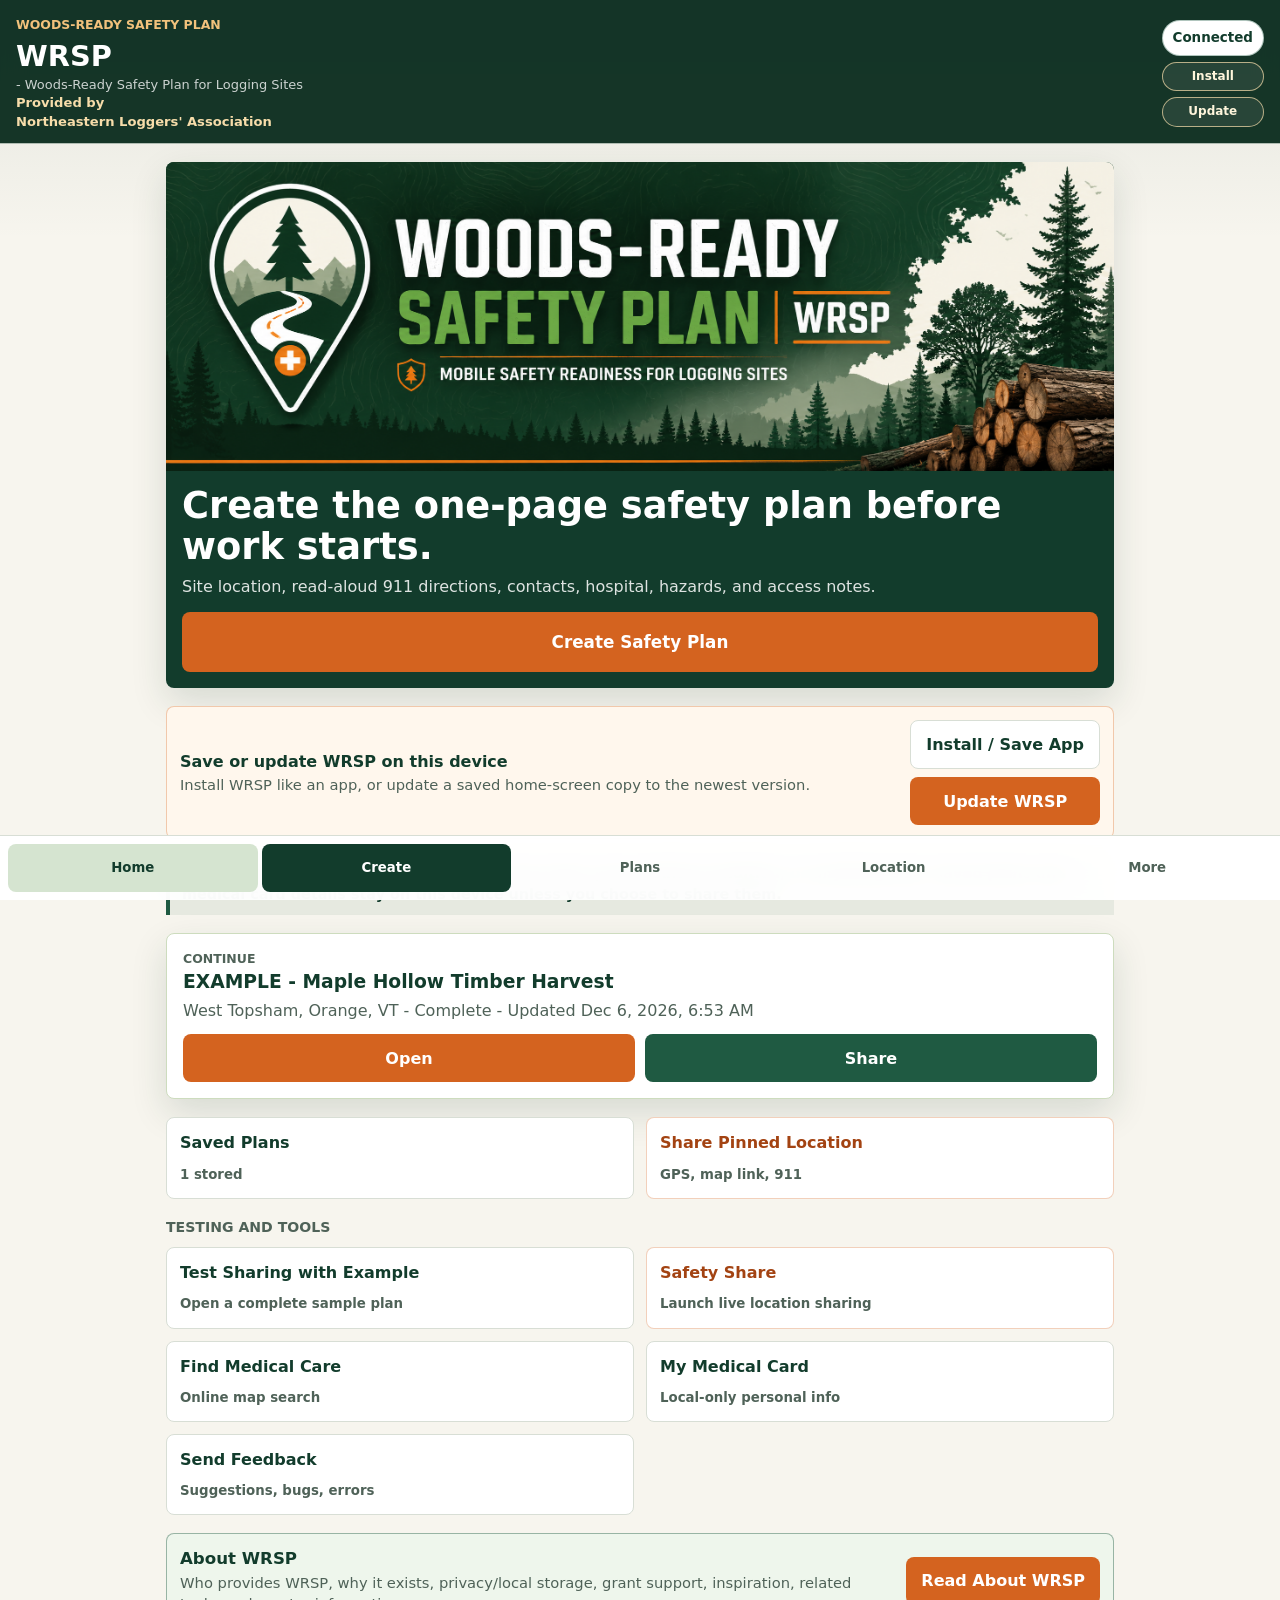
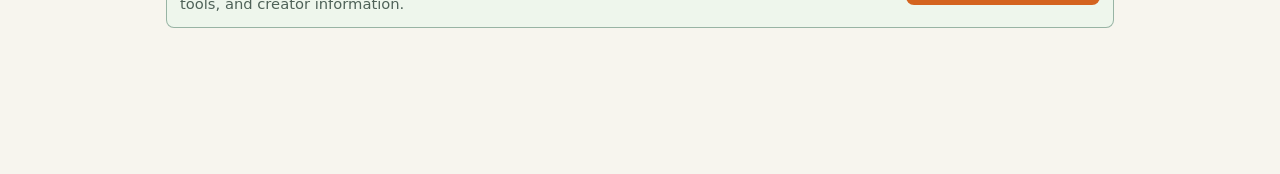
==== commit fe97e4f1: "Release v0.8.0: readable one-page safety plans and simpler recurring field work" ====
--- a/index.html
+++ b/index.html
@@ -24,7 +24,7 @@
     <title>WRSP – Woods-Ready Safety Plan | Free Logging Site Safety App</title>
     <link rel="manifest" href="manifest.webmanifest">
     <link rel="apple-touch-icon" href="assets/icon-192.svg">
-    <link rel="stylesheet" href="styles.css">
+    <link rel="stylesheet" href="styles.css?v=0.8.0">
     <script type="application/ld+json">
       {
         "@context": "https://schema.org",
@@ -202,15 +202,19 @@
           <input type="hidden" id="planId">
           <div class="progress-card">
             <div>
-              <strong id="essentialProgressText">0 of 6 plan essentials added</strong>
-              <p class="helper">A usable plan needs location, directions, one job contact, and an ER or emergency contact. Save what you have; an incomplete plan is better than none.</p>
+              <strong id="essentialProgressText">0 of 4 plan essentials added</strong>
+              <p class="helper">Add the site name, location, directions, and a job contact. Save what you have; an incomplete plan is better than none.</p>
             </div>
             <div class="progress-track"><span id="essentialProgressBar"></span></div>
             <ul class="minimum-checklist" id="minimumPlanChecklist"></ul>
           </div>
 
           <details class="card accordion-card" open>
-            <summary>Job / Site</summary>
+            <summary>Where is the job?</summary>
+            <p id="copiedPlanNotice" class="notice" hidden>Copied plan: check the location, written directions, meeting point, hospital, and access for this job.</p>
+            <label>Company / organization
+              <input id="planCompany" autocomplete="organization">
+            </label>
             <label>Job or site name <span class="needed-tag">needed</span>
               <input id="title" name="title" required autocomplete="off" placeholder="North ridge thinning">
             </label>
@@ -225,17 +229,9 @@
 
             <div class="card-head">
               <h3>Location</h3>
-              <button type="button" class="small-action" id="captureGps">Use Phone GPS</button>
+              <button type="button" class="small-action" id="captureGps">Use My Current Location</button>
             </div>
             <p class="helper">Address and road notes help people understand the site. Exact coordinates are captured from phone GPS or a dropped map pin.</p>
-            <div class="split">
-              <label>Site latitude
-                <input id="lat" name="lat" inputmode="decimal" autocomplete="off" pattern="-?[0-9]*[.]?[0-9]*" placeholder="GPS, map, or type manually">
-              </label>
-              <label>Site longitude
-                <input id="lng" name="lng" inputmode="decimal" autocomplete="off" pattern="-?[0-9]*[.]?[0-9]*" placeholder="GPS, map, or type manually">
-              </label>
-            </div>
             <p id="gpsStatus" class="helper">GPS has not been captured for this plan.</p>
             <div class="map-picker">
               <div class="map-toolbar">
@@ -266,8 +262,17 @@
                   <button type="button" class="quiet-action" id="ignoreSuggestedAddress">Ignore</button>
                 </div>
                 <p id="addressSuggestionStatus" class="helper"></p>
+                <p class="helper">Address data: <a href="https://www.openstreetmap.org/copyright" target="_blank" rel="noopener">OpenStreetMap contributors</a>.</p>
               </div>
-              <p id="mapPinHelp" class="helper">Use phone GPS to get close, or pan/zoom the map and tap the exact landing, gate, or meeting point. Road/town suggestion requires a saved Geoapify key; Google Maps fallback and manual entry always remain available.</p>
+              <p id="mapPinHelp" class="helper">Use phone GPS to get close, or pan/zoom the map and tap the exact landing, gate, or meeting point. Address suggestions need an internet connection.</p>
+              <div class="split coordinate-fields">
+                <label>Site latitude
+                  <input id="lat" name="lat" inputmode="decimal" autocomplete="off" pattern="-?[0-9]*[.]?[0-9]*" placeholder="GPS, map, or type manually">
+                </label>
+                <label>Site longitude
+                  <input id="lng" name="lng" inputmode="decimal" autocomplete="off" pattern="-?[0-9]*[.]?[0-9]*" placeholder="GPS, map, or type manually">
+                </label>
+              </div>
             </div>
             <label>Nearest public road / address
               <input id="roadAddress" name="roadAddress" placeholder="Public road, landing, gate, or nearest address">
@@ -286,46 +291,127 @@
             <label>Responder-known starting point
               <input id="knownLandmark" name="knownLandmark" placeholder="Nearest town, village, fire station, or intersection of two state highways">
             </label>
+            <div class="map-picker compact-map-picker">
+              <div class="map-toolbar">
+                <strong>Pin starting landmark</strong>
+                <div>
+                  <button type="button" class="small-action" id="landmarkMapRecenter">Center</button>
+                  <button type="button" class="small-action" id="landmarkMapZoomOut">-</button>
+                  <button type="button" class="small-action" id="landmarkMapZoomIn">+</button>
+                </div>
+              </div>
+              <div id="landmarkMap" class="site-map" role="button" aria-label="Tap map to select responder-known starting point">
+                <div id="landmarkMapTiles" class="map-tiles"></div>
+                <div id="landmarkMapMarker" class="map-marker" hidden></div>
+                <div class="map-crosshair" aria-hidden="true"></div>
+              </div>
+              <div class="map-actions">
+                <button type="button" class="secondary-action" id="dropLandmarkPinAtCenter">Drop Landmark Pin</button>
+                <button type="button" class="secondary-action" id="clearLandmarkPin">Clear Landmark Pin</button>
+                <button type="button" class="secondary-action" id="openDirectionsToSitePin">Open Directions to Site Pin</button>
+              </div>
+              <div class="split coordinate-fields">
+                <label>Landmark latitude
+                  <input id="knownLandmarkLat" name="knownLandmarkLat" inputmode="decimal" autocomplete="off" pattern="-?[0-9]*[.]?[0-9]*" placeholder="Map pin or type manually">
+                </label>
+                <label>Landmark longitude
+                  <input id="knownLandmarkLng" name="knownLandmarkLng" inputmode="decimal" autocomplete="off" pattern="-?[0-9]*[.]?[0-9]*" placeholder="Map pin or type manually">
+                </label>
+              </div>
+              <p class="helper">Optional: pin the public starting point a dispatcher or responder would know, then open Google Maps directions from that point to the site pin in a new tab.</p>
+            </div>
             <div class="action-row">
               <button type="button" class="secondary-action" id="findStartingLandmark">Find Landmark</button>
-              <button type="button" class="secondary-action" id="buildPhoneDirections">Build Directions Draft</button>
             </div>
             <label>Site-specific directions to read aloud
               <textarea id="phoneDirections" name="phoneDirections" rows="5" placeholder="From that starting point, enter the final road, gate, landing, meeting point, flagging, and access instructions."></textarea>
             </label>
-            <label>Phone service notes
-              <textarea id="phoneServiceNotes" name="phoneServiceNotes" rows="2" placeholder="Where mobile service works, dead zones, radio channel, or satellite device notes"></textarea>
+            <label>Meet Responders Here
+              <textarea id="meetingPoint" rows="2" placeholder="Yellow gate, main landing, marked intersection, or driveway entrance"></textarea>
+            </label>
+            <label>Gate / access instructions
+              <textarea id="gateNotes" rows="2" placeholder="Gate combination, key location, entrance markings"></textarea>
+            </label>
+            <label>Alternate meeting point
+              <input id="alternateMeetingPoint" placeholder="Optional">
             </label>
           </details>
 
           <details class="card accordion-card">
-            <summary>Location & Access</summary>
-            <label>Best access route / truck directions
-              <textarea id="routeNotes" name="routeNotes" rows="3" placeholder="Truck-safe route, road names, turns, landmarks, turnaround notes"></textarea>
-            </label>
-            <label>Gate / lock / key notes
-              <textarea id="gateNotes" name="gateNotes" rows="2"></textarea>
-            </label>
-            <label>Emergency meeting point
-              <textarea id="meetingPoint" name="meetingPoint" rows="2" placeholder="Landing, gate, road junction, or staging spot"></textarea>
-            </label>
-            <label>Alternate meeting point
-              <textarea id="alternateMeetingPoint" name="alternateMeetingPoint" rows="2"></textarea>
-            </label>
+            <summary>Who is there?</summary>
+            <p class="helper">Add the people who should appear on the one-page safety sheet. A partial list is still better than no plan.</p>
+            <label>Saved / recent people
+              <select id="recentPeople"><option value="">Add a saved / recent person</option></select>
+            </label>
+            <div id="planPeopleGrid" class="people-grid" aria-label="People to include on the safety plan"></div>
+            <button type="button" class="secondary-action" id="addPersonRow">Add person</button>
+            <div class="lookup-panel simple-emergency-panel">
+              <h4>Emergency numbers</h4>
+              <p class="warning compact-warning">Dial 911 for emergencies. Add optional local numbers only when they are useful on the safety sheet.</p>
+              <p class="helper">Useful search terms may include: "[county] dispatch non-emergency", "[town] fire department", "[state] forest ranger dispatch", or "[property/organization] security". Outside lookups should be done in a separate browser tab.</p>
+            </div>
+            <label>Emergency numbers / notes
+              <textarea id="sarContacts" name="sarContacts" rows="3" placeholder="Campus/security, company office, landowner, fire department, ranger/warden dispatch, or other useful non-911 numbers"></textarea>
+            </label>
+          </details>
+
+          <details class="card accordion-card">
+            <summary>What could responders encounter?</summary>
+            <fieldset class="field-options"><legend>Access constraints</legend><div id="accessChecks" class="check-grid"></div></fieldset>
+            <label>Other access limits / truck notes
+              <textarea id="routeNotes" rows="2" placeholder="Bridge limits, seasonal conditions, turnaround notes"></textarea>
+            </label>
+            <fieldset class="field-options"><legend>Site hazards</legend><div id="hazardChecks" class="check-grid"></div></fieldset>
+            <label>Other hazards / details
+              <textarea id="hazards" rows="2" placeholder="Unusual conditions"></textarea>
+            </label>
+            <fieldset class="field-options"><legend>Emergency equipment</legend><div id="equipmentChecks" class="check-grid"></div></fieldset>
+            <label>Other equipment<input id="equipmentOther"></label>
+            <label>Equipment locations
+              <input id="equipmentLocation" placeholder="Trauma kit in supervisor's pickup; extinguisher at landing">
+            </label>
+            <label>Phone / radio coverage
+              <textarea id="phoneServiceNotes" rows="2" placeholder="Where service works, radio channel, satellite device"></textarea>
+            </label>
+            <label>Emergency procedure
+              <textarea id="emergencyProcedure" rows="4"></textarea>
+            </label>
+            <button type="button" class="secondary-action" id="rememberPlanSetup">Remember people and routine details</button>
+          </details>
+
+          <details class="card accordion-card">
+            <summary>Medical / evacuation</summary>
+            <label hidden>Plan status
+              <select id="status" name="status">
+                <option value="draft">Draft - started, still incomplete</option>
+                <option value="usable">Usable - better than no plan</option>
+                <option value="complete">Complete - key details entered</option>
+              </select>
+            </label>
+            <p id="readinessGuidance" class="helper" hidden>WRSP never blocks saving. A usable incomplete plan is better than no plan.</p>
+            <label>Nearest hospital / ER
+              <input id="hospital" name="hospital" placeholder="Name, address, phone">
+            </label>
+            <div class="split">
+              <label>Hospital town<input id="hospitalTown"></label>
+              <label>Approximate drive time<input id="hospitalDriveTime" placeholder="Optional"></label>
+            </div>
+            <label>Hospital address<input id="hospitalAddress"></label>
+            <label>Hospital / ER directions link
+              <input id="hospitalDirectionsUrl" name="hospitalDirectionsUrl" placeholder="Paste map/directions link">
+            </label>
+            <p class="helper">Suggested search: hospital emergency room near [town, state].</p>
+            <label class="check-label"><input type="checkbox" id="hospitalVerified"><span>I checked this hospital / ER and its directions.</span></label>
+            <label>Medical notes
+              <textarea id="medicalNotes" name="medicalNotes" rows="2" placeholder="EMS notes, local hospital limitations, preferred route, known phone numbers"></textarea>
+            </label>
+            <p class="warning">For serious injury or uncertain severity, call 911 and request EMS. Confirm the nearest ER before relying on this plan.</p>
             <div class="subsection-block">
               <h3>Possible helicopter landing zone</h3>
               <p class="helper">Record a possible landing zone only as preparedness information. Dispatch/EMS decides whether air medical response is appropriate.</p>
               <label>Landing zone description
                 <textarea id="landingZoneDescription" name="landingZoneDescription" rows="3" placeholder="Open landing, field, road junction, landing deck, distance from job site, access notes"></textarea>
               </label>
-              <div class="split">
-                <label>Landing zone latitude
-                  <input id="landingZoneLat" name="landingZoneLat" inputmode="decimal" autocomplete="off" pattern="-?[0-9]*[.]?[0-9]*" placeholder="Map, GPS, or type manually">
-                </label>
-                <label>Landing zone longitude
-                  <input id="landingZoneLng" name="landingZoneLng" inputmode="decimal" autocomplete="off" pattern="-?[0-9]*[.]?[0-9]*" placeholder="Map, GPS, or type manually">
-                </label>
-              </div>
               <div class="map-picker">
                 <div class="map-toolbar">
                   <strong>Select landing zone point</strong>
@@ -347,116 +433,24 @@
                   <button type="button" class="secondary-action" id="useSiteForLandingZone">Use Site Point for LZ</button>
                 </div>
                 <p class="helper">Pick the possible helicopter landing zone separately from the job site. Dispatch/EMS decides whether air medical response is appropriate.</p>
+                <div class="split coordinate-fields">
+                  <label>Landing zone latitude
+                    <input id="landingZoneLat" name="landingZoneLat" inputmode="decimal" autocomplete="off" pattern="-?[0-9]*[.]?[0-9]*" placeholder="Map, GPS, or type manually">
+                  </label>
+                  <label>Landing zone longitude
+                    <input id="landingZoneLng" name="landingZoneLng" inputmode="decimal" autocomplete="off" pattern="-?[0-9]*[.]?[0-9]*" placeholder="Map, GPS, or type manually">
+                  </label>
+                </div>
               </div>
+              <label>Approximate size
+                <input id="landingZoneSize" placeholder="For example, 200 x 180 ft">
+              </label>
               <label>Landing zone hazards / notes
                 <textarea id="landingZoneNotes" name="landingZoneNotes" rows="3" placeholder="Wires, slope, stumps, soft ground, trees, smoke, wind exposure, locked gates, ground contact"></textarea>
               </label>
             </div>
           </details>
 
-          <details class="card accordion-card">
-            <summary>People / Emergency Services</summary>
-            <p class="helper">Add people in the order they are most likely to matter in an emergency. A partial list is still better than no plan.</p>
-            <div class="split">
-              <label>Logger(s)
-                <input id="primaryContact" name="primaryContact" autocomplete="name" placeholder="Names and mobile phones">
-              </label>
-              <button type="button" class="secondary-action contact-picker" data-contact-target="primaryContact">Choose from contacts</button>
-            </div>
-            <div class="split">
-              <label>Crew member(s)
-                <input id="supervisor" name="supervisor" autocomplete="name" placeholder="Names and mobile phones">
-              </label>
-              <button type="button" class="secondary-action contact-picker" data-contact-target="supervisor">Choose from contacts</button>
-            </div>
-            <div class="split">
-              <label>Forester
-                <input id="foresterContact" name="foresterContact" autocomplete="name" placeholder="Name and mobile phone">
-              </label>
-              <button type="button" class="secondary-action contact-picker" data-contact-target="foresterContact">Choose from contacts</button>
-            </div>
-            <div class="split">
-              <label>Landowner(s)
-                <input id="landowner" name="landowner" autocomplete="name" placeholder="Names and mobile phones">
-                <button type="button" class="secondary-action contact-picker" data-contact-target="landowner">Choose from contacts</button>
-              </label>
-              <label>Other contact / role
-                <input id="truckingContact" name="truckingContact" autocomplete="name" placeholder="Role, name, mobile phone">
-                <button type="button" class="secondary-action contact-picker" data-contact-target="truckingContact">Choose from contacts</button>
-              </label>
-            </div>
-            <div class="lookup-panel">
-              <h4>Emergency Services & Responders</h4>
-              <p class="warning compact-warning">For serious injury or uncertain severity, call 911 first. Use this area to record useful dispatch, responder, ranger/warden, or local emergency contacts for the plan.</p>
-              <p id="woodsContactSuggestion" class="helper">Enter the site state plus county or town first. WRSP will suggest the likely state natural resources / forestry starting point and build targeted searches.</p>
-              <div id="responderLookupChecklist" class="lookup-checklist"></div>
-              <div class="verification-script">
-                <strong>Verification script</strong>
-                <p id="responderVerificationScript">Enter the site state plus county or town to build a call/search script.</p>
-                <div class="action-row">
-                  <button type="button" class="secondary-action" id="copyResponderVerificationScript">Copy Script</button>
-                  <button type="button" class="secondary-action" id="stampResponderVerificationDate">Stamp Verified Today</button>
-                </div>
-              </div>
-              <div class="action-row">
-                <button type="button" class="secondary-action" id="findStateWoodsAgency">State Natural Resources Department</button>
-                <button type="button" class="secondary-action" id="findSheriffSar">County dispatch / SAR</button>
-                <button type="button" class="secondary-action" id="findFireRescue">Local fire / rescue</button>
-                <button type="button" class="secondary-action" id="findEmergencyManagement">Emergency management</button>
-              </div>
-              <div class="lookup-capture">
-                <strong>After lookup</strong>
-                <p id="lookupReturnPrompt" class="helper">Use the search result, call, or official page to fill the fields below, then save it into the plan.</p>
-                <button type="button" class="primary-action" id="useLookupInfoInPlan">Use This Information in Plan</button>
-              </div>
-            </div>
-            <div class="verified-contact-grid">
-              <label>Verified agency / dispatch
-                <input id="verifiedResponderAgency" name="verifiedResponderAgency" placeholder="Agency, dispatch center, or department">
-              </label>
-              <label>Verified phone
-                <input id="verifiedResponderPhone" name="verifiedResponderPhone" inputmode="tel" placeholder="Phone number">
-              </label>
-              <label>Verified person / role
-                <input id="verifiedResponderPerson" name="verifiedResponderPerson" placeholder="Ranger, warden, dispatcher, officer, chief">
-              </label>
-              <label>Verified date / source
-                <input id="verifiedResponderSource" name="verifiedResponderSource" placeholder="Date, website, call, or office">
-              </label>
-            </div>
-            <label>Emergency services / responder contacts
-              <textarea id="sarContacts" name="sarContacts" rows="3" placeholder="Important dispatch numbers or local emergency contacts, such as NYS Forest Ranger Dispatch, county dispatch, fire/rescue, or a local person who knows the roads/gates"></textarea>
-            </label>
-            <button type="button" class="secondary-action" id="appendVerifiedResponderContact">Add Verified Contact to Notes</button>
-          </details>
-
-          <details class="card accordion-card">
-            <summary>Medical / Hazards</summary>
-            <label>Plan status
-              <select id="status" name="status">
-                <option value="draft">Draft - started, still incomplete</option>
-                <option value="usable">Usable - better than no plan</option>
-                <option value="complete">Complete - key items verified</option>
-              </select>
-            </label>
-            <p id="readinessGuidance" class="helper">WRSP never blocks saving. A usable incomplete plan is better than no plan.</p>
-            <label>Nearest hospital / ER
-              <input id="hospital" name="hospital" placeholder="Name, address, phone">
-            </label>
-            <label>Hospital / ER directions link
-              <input id="hospitalDirectionsUrl" name="hospitalDirectionsUrl" placeholder="Paste map/directions link">
-            </label>
-            <button type="button" class="secondary-action" id="autofillMedicalCare">Build nearest ER lookup entry</button>
-            <p id="medicalAutofillStatus" class="helper">Enter town, county, and state first. WRSP can build a lookup entry, but you must confirm the actual ER before relying on it.</p>
-            <label>Medical notes
-              <textarea id="medicalNotes" name="medicalNotes" rows="2" placeholder="EMS notes, local hospital limitations, preferred route, known phone numbers"></textarea>
-            </label>
-            <p class="warning">For serious injury or uncertain severity, call 911 and request EMS. Confirm the nearest ER before relying on this plan.</p>
-            <label>Site hazards
-              <textarea id="hazards" name="hazards" rows="3" placeholder="Difficult access, active equipment, steep ground, utilities, water crossings, unstable ground, fire concerns, bridge limits"></textarea>
-            </label>
-          </details>
-
           <div class="sticky-actions">
             <button type="submit" class="primary-action">Save Plan</button>
             <button type="button" class="secondary-action" id="previewPlan">Just Save What I Have</button>
@@ -485,7 +479,7 @@
           </div>
           <button class="secondary-action" id="editCurrentPlan">Edit</button>
         </div>
-        <div class="view-switch" role="group" aria-label="Plan view mode">
+        <div class="view-switch" role="group" aria-label="Plan view mode" hidden>
           <button class="secondary-action active" id="fullPlanMode">Full Plan</button>
           <button class="secondary-action" id="responderPlanMode">Responder View</button>
         </div>
@@ -495,9 +489,11 @@
           <button class="primary-action" id="sharePlanOptions">Share</button>
           <button class="secondary-action" id="qrCurrentPlan">QR / Backup Link</button>
           <button class="secondary-action" id="exportCurrentPlan">Backup File</button>
-          <button class="secondary-action" id="duplicateCurrentPlan">Duplicate</button>
-          <button class="secondary-action" id="printCurrentPlan">Print / Save PDF</button>
-        </div>
+          <button class="secondary-action" id="copyEmergencyText">Copy Emergency Text</button>
+          <button class="secondary-action" id="duplicateCurrentPlan">Copy This Plan</button>
+          <button class="secondary-action" id="printCurrentPlan">Save / Print PDF</button>
+        </div>
+        <textarea id="emergencyTextOutput" rows="5" readonly hidden aria-label="Emergency text"></textarea>
         <div id="qrPanel" class="qr-panel" hidden>
           <div>
             <h3>Plan QR code</h3>
@@ -516,12 +512,21 @@
 
       <div id="shareChoicePanel" class="share-choice-panel" hidden>
         <div class="share-choice-card" role="dialog" aria-modal="true" aria-labelledby="shareChoiceTitle">
-          <h3 id="shareChoiceTitle">Share this plan</h3>
-          <div class="share-readiness-card compact" id="shareChoiceReadiness"></div>
-          <p class="helper">For phones, use Text Image first. Use PDF / Print for email, AirDrop, Files, or paper copies.</p>
+          <h3 id="shareChoiceTitle">Review and send</h3>
+          <div id="shareChoiceReadiness"></div>
+          <fieldset id="shareReview" class="field-options">
+            <legend>Checked for this job</legend>
+            <label class="check-label"><input type="checkbox"><span>Coordinates</span></label>
+            <label class="check-label"><input type="checkbox"><span>Written responder directions</span></label>
+            <label class="check-label"><input type="checkbox"><span>Emergency contacts</span></label>
+            <label class="check-label"><input type="checkbox"><span>Access instructions</span></label>
+          </fieldset>
+          <p class="helper">Email Plan + PDF includes the full plan text and attachment. The formatted email draft includes an HTML body and the same PDF; email app support varies.</p>
           <button class="primary-action" id="shareChoicePng">Text Image</button>
-          <button class="primary-action" id="shareChoicePdf">PDF / Print</button>
+          <button class="primary-action" id="shareChoicePdf">Email Plan + PDF</button>
+          <button class="secondary-action" id="shareChoiceEmailDraft">Download Formatted Email Draft</button>
           <p id="shareChoiceStatus" class="helper"></p>
+          <button class="secondary-action" id="editSharePlan">Edit Plan</button>
           <button class="secondary-action" id="closeShareChoice">Cancel</button>
         </div>
       </div>
@@ -615,8 +620,8 @@
       <section id="medicalView" class="view" aria-labelledby="medicalTitle">
         <div class="section-head">
           <div>
-            <p class="eyebrow">Online lookup</p>
-            <h2 id="medicalTitle">Find medical care</h2>
+            <p class="eyebrow">Plan details</p>
+            <h2 id="medicalTitle">Medical facility</h2>
           </div>
           <button class="secondary-action" id="medicalUseGps">Use current GPS</button>
         </div>
@@ -625,12 +630,10 @@
           <label>Search from coordinates or place
             <input id="medicalSearchOrigin" placeholder="Current GPS, plan location, town, or address">
           </label>
-          <div class="action-row">
-            <button class="primary-action" id="findEr">Find ER</button>
-          </div>
+          <p class="helper">Suggested search: hospital emergency room near [town, state].</p>
           <div class="subsection-block">
             <h3>Confirm and save to current plan</h3>
-            <p class="helper">WRSP opens map search, but you must confirm the correct facility. Enter or paste the facility details, then save it into the current safety plan.</p>
+            <p class="helper">Enter or paste the facility details, then save them into the current safety plan.</p>
             <label>Facility type
               <select id="medicalFacilityType">
                 <option value="hospital">Hospital / ER</option>
@@ -643,7 +646,7 @@
               <input id="medicalFacilityDirectionsUrl" placeholder="Paste map/directions link">
             </label>
             <div class="action-row">
-              <button class="secondary-action" id="openFacilityDirectionsSearch">Open Directions Search</button>
+              <button class="secondary-action" id="openFacilityDirectionsSearch">Open Saved Directions</button>
               <button class="primary-action" id="saveMedicalFacilityToPlan">Save to Current Plan</button>
             </div>
             <p id="medicalSaveStatus" class="helper"></p>
@@ -743,7 +746,7 @@
             <label>Geoapify API key for address suggestions
               <input id="defaultGeoapifyKey" autocomplete="off" placeholder="Optional; saved only on this device">
             </label>
-            <p class="helper">Optional: lets WRSP suggest road, town, county, and state from a dropped pin without sending the user to another map page.</p>
+            <p class="helper">Optional alternative address provider. Address suggestions also work without a key.</p>
             <button class="primary-action" type="submit">Save Defaults</button>
             <button class="secondary-action" type="button" id="applyDefaultsToPlan">Apply to Current Plan</button>
             <p id="defaultsStatus" class="helper"></p>
@@ -797,6 +800,7 @@
             <li>Scroll to Add to Home Screen.</li>
             <li>Tap Add.</li>
           </ol>
+          <p class="helper">(You can also do this in Chrome on iPhone: open WRSP in Chrome, tap Share, choose Add to Home Screen, then tap Add.)</p>
           <h3>Android / Chrome</h3>
           <ol>
             <li>Open WRSP in Chrome.</li>
@@ -1043,6 +1047,7 @@
     </nav>
 
     <div id="toast" class="toast" role="status" aria-live="polite"></div>
-    <script src="app.js"></script>
+    <script src="field-plan.js?v=0.8.0"></script>
+    <script src="app.js?v=0.8.0"></script>
   </body>
 </html>
--- a/styles.css
+++ b/styles.css
@@ -974,6 +974,14 @@
   background: #f4f8ef;
 }
 
+.compact-map-picker .site-map {
+  height: clamp(240px, 54vw, 420px);
+}
+
+.coordinate-fields {
+  margin-top: 12px;
+}
+
 .map-toolbar {
   display: flex;
   align-items: center;
@@ -1050,6 +1058,23 @@
   margin-top: 10px;
 }
 
+.people-grid {
+  display: grid;
+  grid-template-columns: minmax(0, 1.2fr) minmax(0, 1fr) minmax(0, 1fr);
+  gap: 10px;
+  align-items: end;
+  margin-top: 12px;
+}
+
+.people-grid strong {
+  color: var(--forest);
+  font-size: 0.9rem;
+}
+
+.simple-emergency-panel {
+  margin-top: 16px;
+}
+
 .address-suggestion-panel {
   margin-top: 10px;
   border: 1px solid #b9d1aa;
@@ -1462,6 +1487,14 @@
     grid-template-columns: 1fr;
   }
 
+  .people-grid {
+    gap: 6px;
+  }
+
+  .people-grid input {
+    padding: 10px 6px;
+  }
+
   .app-shell {
     padding: 12px 12px 112px;
   }
@@ -1747,3 +1780,20 @@
     text-decoration: none;
   }
 }
+.people-grid input { min-width: 0; width: 100%; }
+.people-table { table-layout: fixed; }
+.people-table th, .people-table td { overflow-wrap: anywhere; vertical-align: top; }
+
+.field-options { margin: 16px 0; padding: 0; border: 0; min-width: 0; }
+.field-options legend { font-weight: 700; margin-bottom: 10px; }
+.check-grid { display: grid; grid-template-columns: repeat(2, minmax(0, 1fr)); gap: 6px 14px; }
+.check-grid label, .check-label { display: flex; align-items: flex-start; gap: 8px; font-weight: 400; margin: 0; padding: 8px 0; }
+.check-grid input, .check-label input { flex: 0 0 20px; width: 20px; height: 20px; margin: 2px 0 0; padding: 0; }
+.field-columns { display: grid; grid-template-columns: repeat(2, minmax(0, 1fr)); gap: 24px; }
+.field-section { min-width: 0; }
+.share-choice-card { max-height: calc(100dvh - 36px); overflow-y: auto; }
+.view-switch[hidden] { display: none; }
+@media (max-width: 680px) {
+  .field-columns { grid-template-columns: 1fr; gap: 0; }
+  .check-grid { gap: 4px 10px; }
+}
